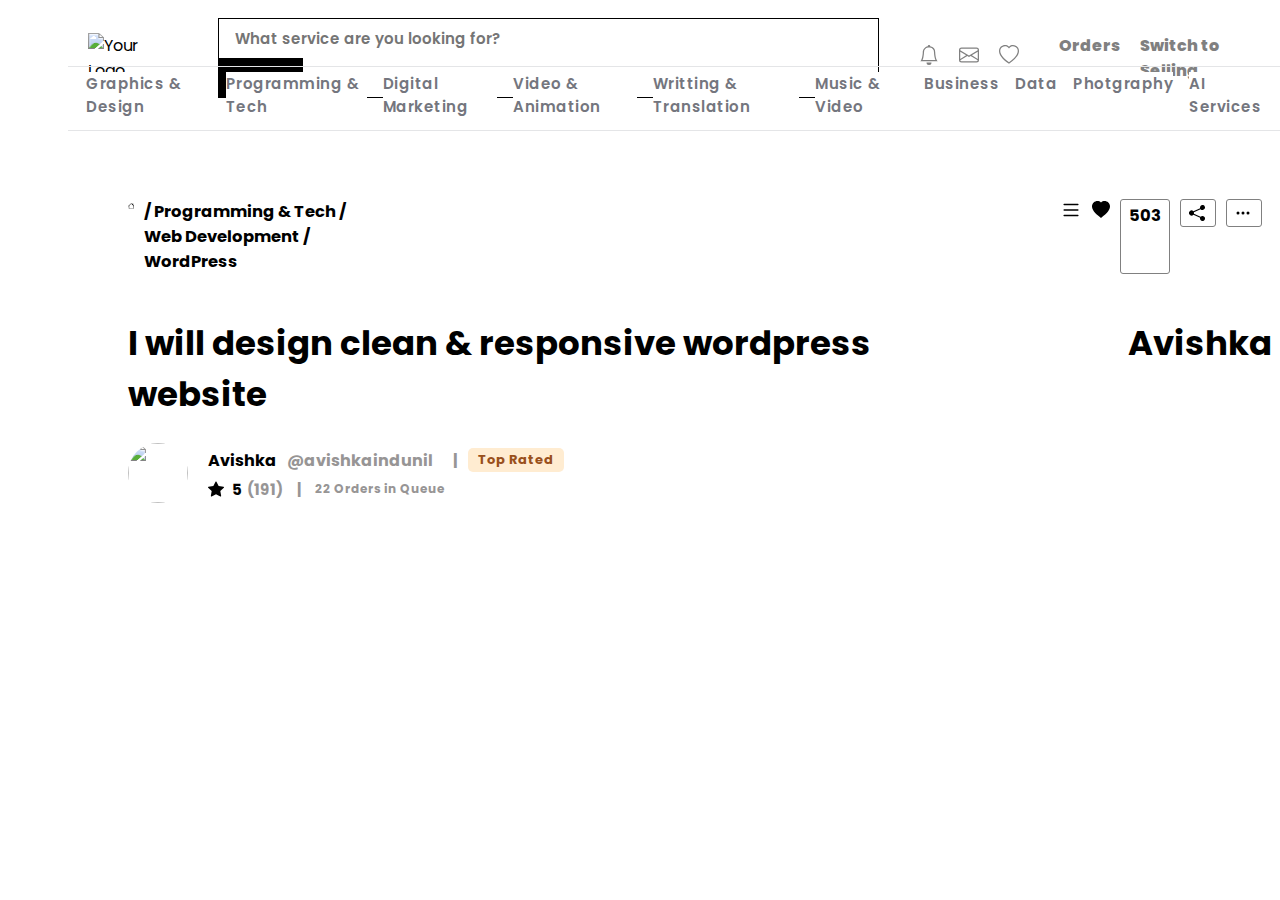
==== gigDashboard.html @ dd85d250 "Add gigDashboard files" ====
<!DOCTYPE html>
<html lang="en">
<head>
    <meta charset="UTF-8">
    <meta name="viewport" content="width=device-width, initial-scale=1.0">
    <link rel="stylesheet" href="gigDashboard.css">
    <link rel="preconnect" href="https://fonts.googleapis.com">
    <link rel="preconnect" href="https://fonts.gstatic.com">
    <link href="https://fonts.googleapis.com/css2?family=Poppins:wght@200&display=swap" rel="stylesheet">
    <title>SkillSparQ</title>
</head>
<body>
    <header>
        <nav>
            <div class="logo">
                <img class="main-logo" src="Assets/images (2).png" alt="Your Logo">
            </div>
            <div class="search">
                <input class="search-input" type="text" placeholder="What service are you looking for?">
                <button class="search-btn">Search</button>
            </div>
            <ul class="menu">
                <li class="dropdown">
                    <a class="dropdown-icon" href="#">
                        <svg class="dropdown-svg" xmlns="http://www.w3.org/2000/svg" width="20" height="20" fill="currentColor" class="bi bi-bell" viewBox="0 0 16 16">
                            <path d="M8 16a2 2 0 0 0 2-2H6a2 2 0 0 0 2 2zM8 1.918l-.797.161A4.002 4.002 0 0 0 4 6c0 .628-.134 2.197-.459 3.742-.160.767-.376 1.566-.663 2.258h10.244c-.287-.692-.502-1.49-.663-2.258C12.134 8.197 12 6.628 12 6a4.002 4.002 0 0 0-3.203-3.92L8 1.917zM14.22 12c.223.447.481.801.78 1H1c.299-.199.557-.553.78-1C2.68 10.2 3 6.88 3 6c0-2.42 1.72-4.44 4.005-4.901a1 1 0 1 1 1.99 0A5.002 5.002 0 0 1 13 6c0 .88.32 4.2 1.22 6z"/>
                        </svg>
                    </a>
                    <div class="dropdown-content">
                        <a class="menu-dropdown" href="#">Notifications</a>
                    </div>
                </li>

                <li class="dropdown">
                    <a class="dropdown-icon" href="#">
                        <svg xmlns="http://www.w3.org/2000/svg" width="20" height="20" fill="currentColor" class="bi bi-envelope" viewBox="0 0 16 16">
                            <path d="M0 4a2 2 0 0 1 2-2h12a2 2 0 0 1 2 2v8a2 2 0 0 1-2 2H2a2 2 0 0 1-2-2V4Zm2-1a1 1 0 0 0-1 1v.217l7 4.2 7-4.2V4a1 1 0 0 0-1-1H2Zm13 2.383-4.708 2.825L15 11.105V5.383Zm-.034 6.876-5.64-3.471L8 9.583l-1.326-.795-5.64 3.47A1 1 0 0 0 2 13h12a1 1 0 0 0 .966-.741ZM1 11.105l4.708-2.897L1 5.383v5.722Z"/>
                        </svg>
                    </a>
                    <div class="dropdown-content">
                        <a class="menu-dropdown" href="#">Messages</a>
                    </div>
                </li>

                <li class="dropdown">
                    <a class="dropdown-icon" href="#">
                        <svg xmlns="http://www.w3.org/2000/svg" width="20" height="20" fill="currentColor" class="bi bi-heart" viewBox="0 0 16 16">
                            <path d="m8 2.748-.717-.737C5.6.281 2.514.878 1.4 3.053c-.523 1.023-.641 2.5.314 4.385.920 1.815 2.834 3.989 6.286 6.357 3.452-2.368 5.365-4.542 6.286-6.357.955-1.886.838-3.362.314-4.385C13.486.878 10.4.28 8.717 2.01L8 2.748zM8 15C-7.333 4.868 3.279-3.04 7.824 1.143c.060.055.119.112.176.171a3.12 3.12 0 0 1 .176-.17C12.72-3.042 23.333 4.867 8 15z"/>
                        </svg>
                    </a>
                    <div class="dropdown-content">
                        <a class="menu-dropdown" href="#">Lists</a>
                    </div>
                </li>
            </ul>
            <ul class="menu-two">
                <li><a href="#">Orders</a></li>
                <li><a href="#">Switch to Selling</a></li>
            </ul>
        </nav>
    </header>
    <div class="menu-second">
        <ul>
            <li><a href="#">Graphics & Design</a></li>
            <li><a href="#">Programming & Tech</a></li>
            <li><a href="#">Digital Marketing</a></li>
            <li><a href="#">Video & Animation</a></li>
            <li><a href="#">Writting & Translation</a></li>
            <li><a href="#">Music & Video</a></li>
            <li><a href="#">Business</a></li>
            <li><a href="#">Data</a></li>
            <li><a href="#">Photgraphy</a></li>
            <li><a href="#">AI Services</a></li>
        </ul>
    </div>
    <section class="section-one">
        <div class="section-one-left">
            <svg xmlns="http://www.w3.org/2000/svg" width="14" height="14" fill="currentColor" class="bi bi-house" viewBox="0 0 16 16">
                <path d="M8.707 1.5a1 1 0 0 0-1.414 0L.646 8.146a.5.5 0 0 0 .708.708L2 8.207V13.5A1.5 1.5 0 0 0 3.5 15h9a1.5 1.5 0 0 0 1.5-1.5V8.207l.646.647a.5.5 0 0 0 .708-.708L13 5.793V2.5a.5.5 0 0 0-.5-.5h-1a.5.5 0 0 0-.5.5v1.293L8.707 1.5ZM13 7.207V13.5a.5.5 0 0 1-.5.5h-9a.5.5 0 0 1-.5-.5V7.207l5-5 5 5Z"/>
              </svg>
              <h1 class="section-one-left-h1">/ Programming & Tech / Web Development / WordPress</h1>
        </div>
        <div class="section-one-right">
            <svg xmlns="http://www.w3.org/2000/svg" width="22" height="22" fill="currentColor" class="bi bi-list" viewBox="0 0 16 16">
                <path fill-rule="evenodd" d="M2.5 12a.5.5 0 0 1 .5-.5h10a.5.5 0 0 1 0 1H3a.5.5 0 0 1-.5-.5zm0-4a.5.5 0 0 1 .5-.5h10a.5.5 0 0 1 0 1H3a.5.5 0 0 1-.5-.5zm0-4a.5.5 0 0 1 .5-.5h10a.5.5 0 0 1 0 1H3a.5.5 0 0 1-.5-.5z"/>
              </svg>
            <svg class="heart" xmlns="http://www.w3.org/2000/svg" width="18" height="18" fill="currentColor" class="bi bi-heart-fill" viewBox="0 0 16 16">
                <path fill-rule="evenodd" d="M8 1.314C12.438-3.248 23.534 4.735 8 15-7.534 4.736 3.562-3.248 8 1.314z"/>
              </svg>
            <h1>503</h1>
            <svg class="share" xmlns="http://www.w3.org/2000/svg" width="16" height="16" fill="currentColor" class="bi bi-share-fill" viewBox="0 0 16 16">
                <path d="M11 2.5a2.5 2.5 0 1 1 .603 1.628l-6.718 3.12a2.499 2.499 0 0 1 0 1.504l6.718 3.12a2.5 2.5 0 1 1-.488.876l-6.718-3.12a2.5 2.5 0 1 1 0-3.256l6.718-3.12A2.5 2.5 0 0 1 11 2.5z"/>
              </svg>
              <svg class="three-dots" xmlns="http://www.w3.org/2000/svg" width="16" height="16" fill="currentColor" class="bi bi-three-dots" viewBox="0 0 16 16">
                <path d="M3 9.5a1.5 1.5 0 1 1 0-3 1.5 1.5 0 0 1 0 3zm5 0a1.5 1.5 0 1 1 0-3 1.5 1.5 0 0 1 0 3zm5 0a1.5 1.5 0 1 1 0-3 1.5 1.5 0 0 1 0 3z"/>
              </svg>
        </div>
    </section>

    <section class="section-two">
        <div class="section-two-left">
            <h1>I will design clean & responsive wordpress website</h1>
            <div class="section-two-left-one">
                <div class="section-two-left-left">
                    <img src="Assets/proflle_icon.webp">
                </div>
                <div class="section-two-left-right">
                    <div class="section-two-left-right-one">
                        <h2 class="section-two-left-right-h-one">Avishka</h2>
                        <h2 class="section-two-left-right-h-two">@avishkaindunil</h2>
                        <h2 class="section-two-left-right-h-three"> | </h2>
                        <div class="section-two-left-right-color">
                            <h2 class="section-two-left-right-h-four">Top Rated</h2>
                        </div>
                    </div>
                    
                    <div class="section-two-left-right-two">
                        <div class="section-two-left-right-two-one">
                             <svg xmlns="http://www.w3.org/2000/svg" width="16" height="16" fill="currentColor" class="bi bi-star-fill" viewBox="0 0 16 16">
                                 <path d="M3.612 15.443c-.386.198-.824-.149-.746-.592l.83-4.73L.173 6.765c-.329-.314-.158-.888.283-.95l4.898-.696L7.538.792c.197-.39.73-.39.927 0l2.184 4.327 4.898.696c.441.062.612.636.282.95l-3.522 3.356.83 4.73c.078.443-.36.79-.746.592L8 13.187l-4.389 2.256z"/>
                            </svg>
                        </div>
                        <div class="section-two-left-right-two-two">
                            <h2>5</h2>
                            <h2 class="section-two-left-right-two-two-h-one">(191)</h2>
                            <h2 class="section-two-left-right-two-two-h-two"> | </h2>
                            <h2 class="section-two-left-right-two-two-h-three">22 Orders in Queue  </h2>
                        </div>
                    </div>
                </div>
            </div>
        </div>
        <div class="section-two-right">
            <h1>Avishka</h1>
        </div>
    </section>
    
</body>
</html>
---- gigDashboard.css ----
*{
    font-family: 'Poppins', sans-serif;
}

header {
    background-color: #ffffff;
}

nav {
    display: flex;
    align-items: center;
    max-width: 1300px;
    margin-left: 60px;
    padding: 10px 20px;
}

.main-logo {
    width: 100px;
}

.menu, .menu-two {
    margin-left: 0;
    list-style: none;
    display: flex;
    gap: 20px;
    margin: 0;
}

.menu li, .menu-two li {
    position: relative;
}

.dropdown-icon {
    color: gray;
    text-decoration: none;
}

.menu-two a {
    font-weight: 800;
    color: gray;
    text-decoration: none;
}

.menu-dropdown {
    font-weight: 500px;
    color: rgb(255, 255, 255);
    text-decoration: none;
}

.dropdown-content {
    font-weight: 400;
    font-size: 15px;
    border-radius: 4px;
    display: none;
    position: absolute;
    background-color: #524e4e;
    top: 40px;
    margin-left: -10px;
    padding: 10px;
}

.dropdown:hover .dropdown-content {
    display: block;
}

.search {
    display: block;
    margin-left: 50px;
    border: 1.5px solid black;
}


.search-input {
    font-family: poppins;
    font-weight: 600;
    border: 1px solid black;
    padding-left: 20px;
    padding: 8px 16px;
    padding-right: 350px;
    font-size: 15px;
    border: none;
}

.search button {
    font-family: poppins;
    font-size: 15px;
    background-color: #000000;
    color: #fff;
    border: none;
    padding: 8px 16px;
    cursor: pointer;
}

.menu-second{
    margin-left: 60px;
}
.menu-second ul{
    display: flex;
    position: absolute;
    border-top: 1px solid #e4e5e7;
    border-bottom: 1px solid #e4e5e7;
    padding-top: 5px;
    padding-left: 10px;
    padding-right: 10px;
    top: 50px;
}

.menu-second ul li{
    display: inline-block;
    margin: 0px 8px;
    list-style: none;
    font-size: 15px;
    font-weight: 600;
    font-family: poppins;
}

.menu-second ul li a{
    background: #fff;
    padding-bottom: 12px;
    letter-spacing: 0.5px;
    display: block;
    color: #74767e;
    text-decoration: none;
}

.menu-second a:hover {
    border-bottom: 1px solid #1dbf73;
    border-bottom-width: 4px;
    width: fit-content;
    padding-bottom: 8px;
    transition: all ease 0.3s;
}

.section-one {
    margin-top: 70px;
    margin-left: 110px;
    padding: 10px;
    display: flex;
    flex-direction: row; 
    gap: 700px;
}

.section-one-left {
    font-size: 8.2px;
    font-weight: 400px;
    display: flex;
    flex-direction: row;
}

.section-one svg{
    margin-top: 11px;
    padding-right: 10px;
}

.section-one-right {
    font-size: 8.2px;
    font-weight: 400px;
    display: flex;
    flex-direction: row;
}

.heart{
    padding-top: 2px;
}

.section-one-right h1{
    padding-top: 3px;
    padding-left: 8px;
    padding-right: 8px;
    padding-bottom: 5px;
    border: 1px solid gray;
    border-radius: 3px;
}

.share{
    margin-left: 10px;
    padding-top: 5px;
    padding-left: 8px;
    padding-right: 8px;
    padding-bottom: 5px;
    border: 1px solid gray;
    border-radius: 3px;
}

.three-dots{
    margin-left: 10px;
    padding-top: 5px;
    padding-left: 8px;
    padding-right: 8px;
    padding-bottom: 5px;
    border: 1px solid gray;
    border-radius: 3px;   
}

.section-two {
    margin-left: 120px;
    display: flex;
    flex-direction: row; 
    gap: 250px;
}

.section-two-left{
    font-size: 17px;
}

.section-two-left-one{
    display: flex;
    flex-direction: row;
}

.section-two-right{
    font-size: 17px;
}

.section-two-left img{
    width: 60px;
    height: 60px;
    border-radius: 50%;
}

/* .section-two-left-right {
    display: flex;
    flex-direction: row;
} */

.section-two-left-right{
    margin-top: -8px;
}

.section-two-left-right-one {
    display: flex;
    flex-direction: row;
}
.section-two-left-right-h-one{
    font-size: 16px;
    margin-left: 20px;
}

.section-two-left-right-h-two{
    font-size: 16px;
    margin-left: 20px;
    margin-left: 10px;
    color: rgb(151, 149, 149);
}

.section-two-left-right-h-three{
    font-size: 16px;
    margin-left: 20px;
    color: rgb(151, 149, 149);
}

.section-two-left-right-h-four{
    margin-top: 13px;
    font-size: 13px;
    margin-left: 10px;
    padding-left: 10px;
    padding-right: 10px;
    padding-top: 2px;
    padding-bottom: 2px;
    border-radius: 5px;
    color: #99501b;
    background-color: #ffecd1;
}

.section-two-left-right-two{
    display: flex;
    margin-top: -5px;
}

.section-two-left-right-two-one, 
.section-two-left-right-two-two {
    display: flex;
    margin-left: 8px;
}

.section-two-left-right-two-one{
    margin-left: 20px;
}
.section-two-left-right-two-two{
    margin-top: -15px;
    font-size: 10px;
    gap: 8px;
}

.section-two-left-right-two-two-h-one{
    color: rgb(151, 149, 149);
    margin-left: -3px;
}

.section-two-left-right-two-two-h-two{
    margin-left: 5px;
    color: rgb(151, 149, 149);
}

.section-two-left-right-two-two-h-three{
    margin-left: 5px;
    margin-top: 14px;
    font-size: 12px;
    color: rgb(151, 149, 149);
}
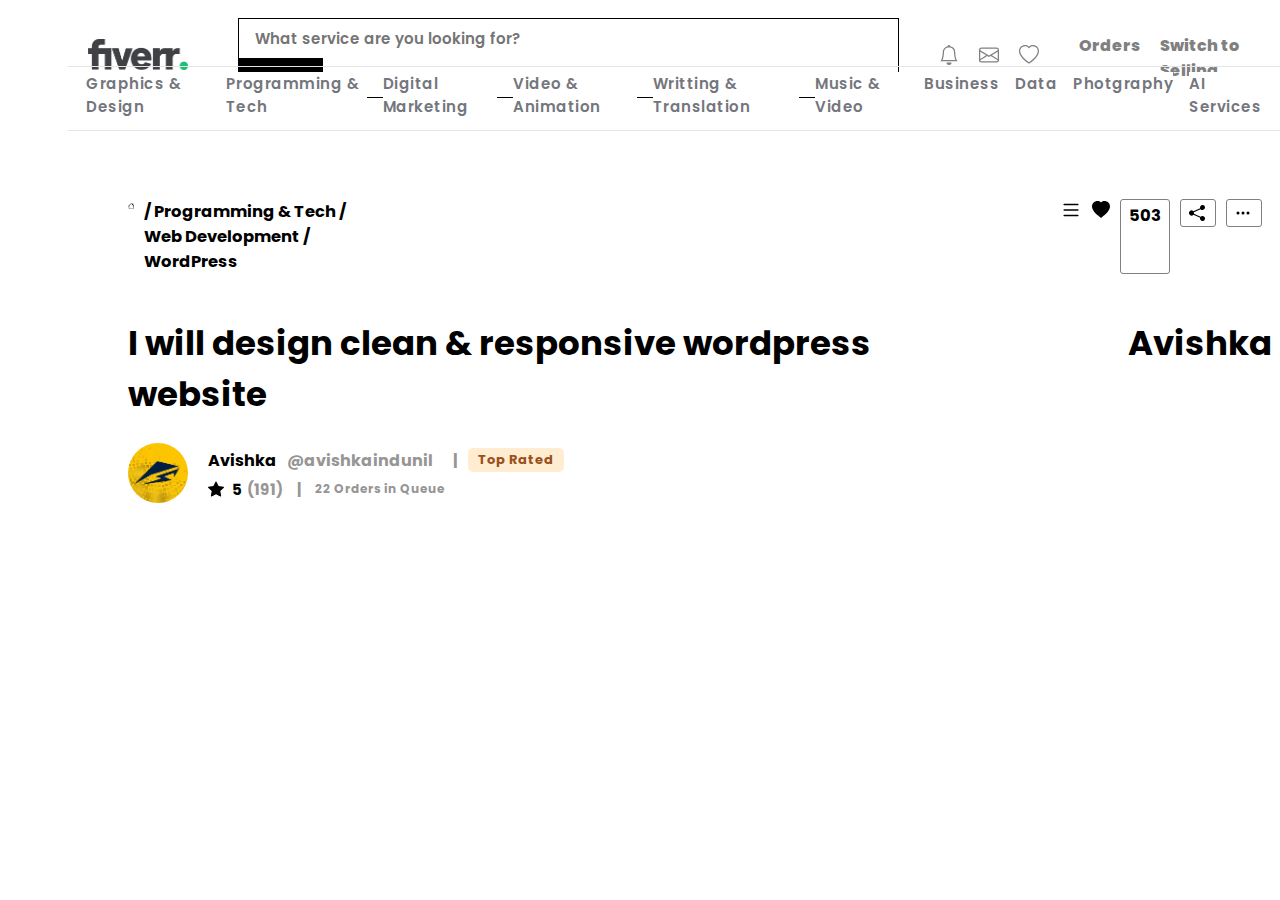
==== commit 5057463b: "Update gigDashboard.html" ====
--- a/gigDashboard.html
+++ b/gigDashboard.html
@@ -7,7 +7,7 @@
     <link rel="preconnect" href="https://fonts.googleapis.com">
     <link rel="preconnect" href="https://fonts.gstatic.com">
     <link href="https://fonts.googleapis.com/css2?family=Poppins:wght@200&display=swap" rel="stylesheet">
-    <title>SkillSparQ</title>
+    <title>SkillSparQ Gig Dashboard</title>
 </head>
 <body>
     <header>
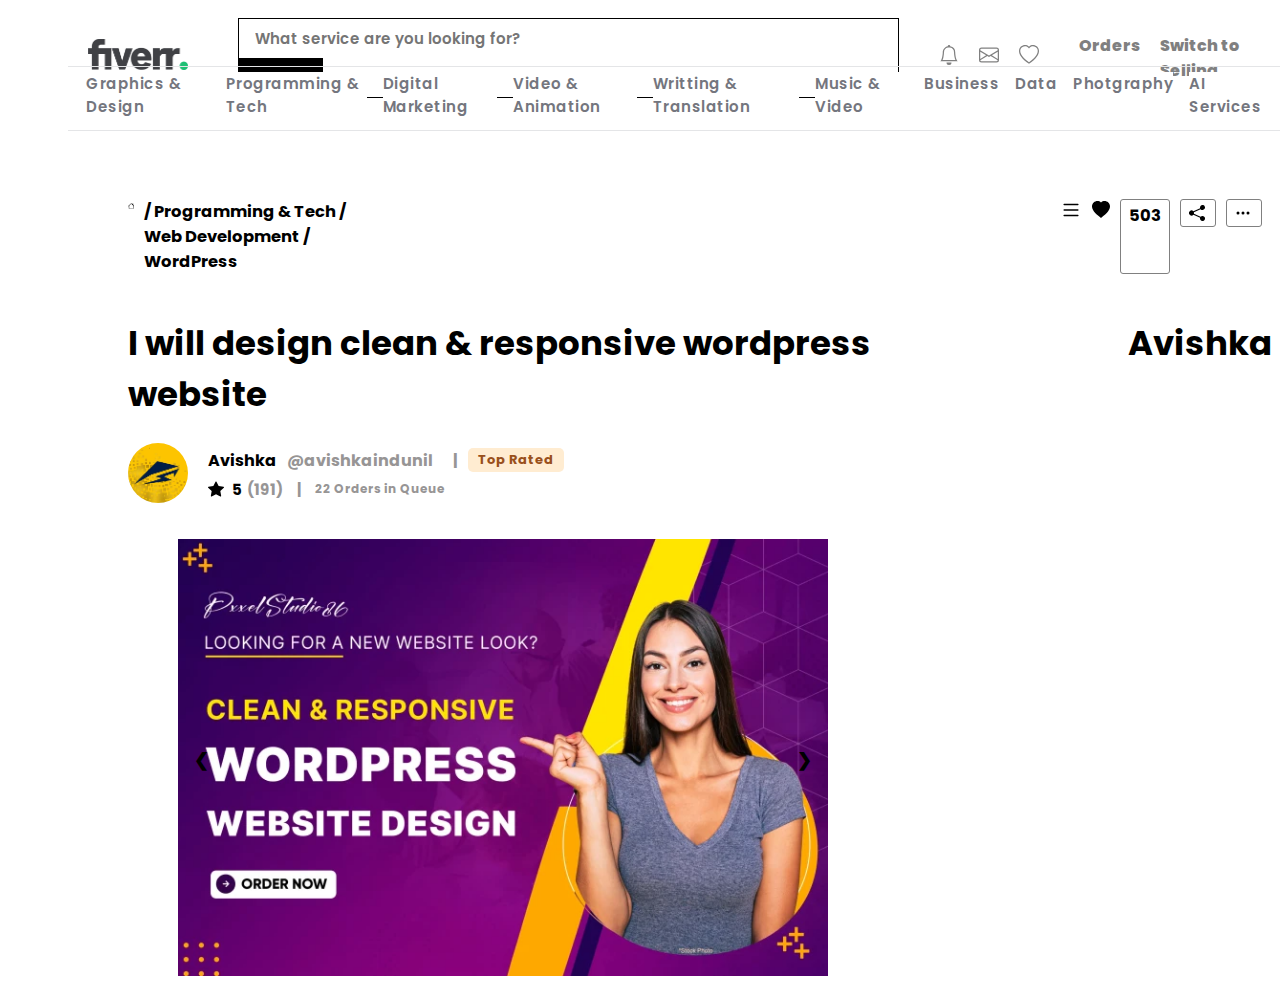
==== commit 9b5f73d7: "Add home page and link gigDashboard page to Explore" ====
--- a/gigDashboard.html
+++ b/gigDashboard.html
@@ -1,139 +1,166 @@
-<!DOCTYPE html>
-<html lang="en">
-<head>
-    <meta charset="UTF-8">
-    <meta name="viewport" content="width=device-width, initial-scale=1.0">
-    <link rel="stylesheet" href="gigDashboard.css">
-    <link rel="preconnect" href="https://fonts.googleapis.com">
-    <link rel="preconnect" href="https://fonts.gstatic.com">
-    <link href="https://fonts.googleapis.com/css2?family=Poppins:wght@200&display=swap" rel="stylesheet">
-    <title>SkillSparQ Gig Dashboard</title>
-</head>
-<body>
-    <header>
-        <nav>
-            <div class="logo">
-                <img class="main-logo" src="Assets/images (2).png" alt="Your Logo">
-            </div>
-            <div class="search">
-                <input class="search-input" type="text" placeholder="What service are you looking for?">
-                <button class="search-btn">Search</button>
-            </div>
-            <ul class="menu">
-                <li class="dropdown">
-                    <a class="dropdown-icon" href="#">
-                        <svg class="dropdown-svg" xmlns="http://www.w3.org/2000/svg" width="20" height="20" fill="currentColor" class="bi bi-bell" viewBox="0 0 16 16">
-                            <path d="M8 16a2 2 0 0 0 2-2H6a2 2 0 0 0 2 2zM8 1.918l-.797.161A4.002 4.002 0 0 0 4 6c0 .628-.134 2.197-.459 3.742-.160.767-.376 1.566-.663 2.258h10.244c-.287-.692-.502-1.49-.663-2.258C12.134 8.197 12 6.628 12 6a4.002 4.002 0 0 0-3.203-3.92L8 1.917zM14.22 12c.223.447.481.801.78 1H1c.299-.199.557-.553.78-1C2.68 10.2 3 6.88 3 6c0-2.42 1.72-4.44 4.005-4.901a1 1 0 1 1 1.99 0A5.002 5.002 0 0 1 13 6c0 .88.32 4.2 1.22 6z"/>
-                        </svg>
-                    </a>
-                    <div class="dropdown-content">
-                        <a class="menu-dropdown" href="#">Notifications</a>
-                    </div>
-                </li>
-
-                <li class="dropdown">
-                    <a class="dropdown-icon" href="#">
-                        <svg xmlns="http://www.w3.org/2000/svg" width="20" height="20" fill="currentColor" class="bi bi-envelope" viewBox="0 0 16 16">
-                            <path d="M0 4a2 2 0 0 1 2-2h12a2 2 0 0 1 2 2v8a2 2 0 0 1-2 2H2a2 2 0 0 1-2-2V4Zm2-1a1 1 0 0 0-1 1v.217l7 4.2 7-4.2V4a1 1 0 0 0-1-1H2Zm13 2.383-4.708 2.825L15 11.105V5.383Zm-.034 6.876-5.64-3.471L8 9.583l-1.326-.795-5.64 3.47A1 1 0 0 0 2 13h12a1 1 0 0 0 .966-.741ZM1 11.105l4.708-2.897L1 5.383v5.722Z"/>
-                        </svg>
-                    </a>
-                    <div class="dropdown-content">
-                        <a class="menu-dropdown" href="#">Messages</a>
-                    </div>
-                </li>
-
-                <li class="dropdown">
-                    <a class="dropdown-icon" href="#">
-                        <svg xmlns="http://www.w3.org/2000/svg" width="20" height="20" fill="currentColor" class="bi bi-heart" viewBox="0 0 16 16">
-                            <path d="m8 2.748-.717-.737C5.6.281 2.514.878 1.4 3.053c-.523 1.023-.641 2.5.314 4.385.920 1.815 2.834 3.989 6.286 6.357 3.452-2.368 5.365-4.542 6.286-6.357.955-1.886.838-3.362.314-4.385C13.486.878 10.4.28 8.717 2.01L8 2.748zM8 15C-7.333 4.868 3.279-3.04 7.824 1.143c.060.055.119.112.176.171a3.12 3.12 0 0 1 .176-.17C12.72-3.042 23.333 4.867 8 15z"/>
-                        </svg>
-                    </a>
-                    <div class="dropdown-content">
-                        <a class="menu-dropdown" href="#">Lists</a>
-                    </div>
-                </li>
-            </ul>
-            <ul class="menu-two">
-                <li><a href="#">Orders</a></li>
-                <li><a href="#">Switch to Selling</a></li>
-            </ul>
-        </nav>
-    </header>
-    <div class="menu-second">
-        <ul>
-            <li><a href="#">Graphics & Design</a></li>
-            <li><a href="#">Programming & Tech</a></li>
-            <li><a href="#">Digital Marketing</a></li>
-            <li><a href="#">Video & Animation</a></li>
-            <li><a href="#">Writting & Translation</a></li>
-            <li><a href="#">Music & Video</a></li>
-            <li><a href="#">Business</a></li>
-            <li><a href="#">Data</a></li>
-            <li><a href="#">Photgraphy</a></li>
-            <li><a href="#">AI Services</a></li>
-        </ul>
-    </div>
-    <section class="section-one">
-        <div class="section-one-left">
-            <svg xmlns="http://www.w3.org/2000/svg" width="14" height="14" fill="currentColor" class="bi bi-house" viewBox="0 0 16 16">
-                <path d="M8.707 1.5a1 1 0 0 0-1.414 0L.646 8.146a.5.5 0 0 0 .708.708L2 8.207V13.5A1.5 1.5 0 0 0 3.5 15h9a1.5 1.5 0 0 0 1.5-1.5V8.207l.646.647a.5.5 0 0 0 .708-.708L13 5.793V2.5a.5.5 0 0 0-.5-.5h-1a.5.5 0 0 0-.5.5v1.293L8.707 1.5ZM13 7.207V13.5a.5.5 0 0 1-.5.5h-9a.5.5 0 0 1-.5-.5V7.207l5-5 5 5Z"/>
-              </svg>
-              <h1 class="section-one-left-h1">/ Programming & Tech / Web Development / WordPress</h1>
-        </div>
-        <div class="section-one-right">
-            <svg xmlns="http://www.w3.org/2000/svg" width="22" height="22" fill="currentColor" class="bi bi-list" viewBox="0 0 16 16">
-                <path fill-rule="evenodd" d="M2.5 12a.5.5 0 0 1 .5-.5h10a.5.5 0 0 1 0 1H3a.5.5 0 0 1-.5-.5zm0-4a.5.5 0 0 1 .5-.5h10a.5.5 0 0 1 0 1H3a.5.5 0 0 1-.5-.5zm0-4a.5.5 0 0 1 .5-.5h10a.5.5 0 0 1 0 1H3a.5.5 0 0 1-.5-.5z"/>
-              </svg>
-            <svg class="heart" xmlns="http://www.w3.org/2000/svg" width="18" height="18" fill="currentColor" class="bi bi-heart-fill" viewBox="0 0 16 16">
-                <path fill-rule="evenodd" d="M8 1.314C12.438-3.248 23.534 4.735 8 15-7.534 4.736 3.562-3.248 8 1.314z"/>
-              </svg>
-            <h1>503</h1>
-            <svg class="share" xmlns="http://www.w3.org/2000/svg" width="16" height="16" fill="currentColor" class="bi bi-share-fill" viewBox="0 0 16 16">
-                <path d="M11 2.5a2.5 2.5 0 1 1 .603 1.628l-6.718 3.12a2.499 2.499 0 0 1 0 1.504l6.718 3.12a2.5 2.5 0 1 1-.488.876l-6.718-3.12a2.5 2.5 0 1 1 0-3.256l6.718-3.12A2.5 2.5 0 0 1 11 2.5z"/>
-              </svg>
-              <svg class="three-dots" xmlns="http://www.w3.org/2000/svg" width="16" height="16" fill="currentColor" class="bi bi-three-dots" viewBox="0 0 16 16">
-                <path d="M3 9.5a1.5 1.5 0 1 1 0-3 1.5 1.5 0 0 1 0 3zm5 0a1.5 1.5 0 1 1 0-3 1.5 1.5 0 0 1 0 3zm5 0a1.5 1.5 0 1 1 0-3 1.5 1.5 0 0 1 0 3z"/>
-              </svg>
-        </div>
-    </section>
-
-    <section class="section-two">
-        <div class="section-two-left">
-            <h1>I will design clean & responsive wordpress website</h1>
-            <div class="section-two-left-one">
-                <div class="section-two-left-left">
-                    <img src="Assets/proflle_icon.webp">
-                </div>
-                <div class="section-two-left-right">
-                    <div class="section-two-left-right-one">
-                        <h2 class="section-two-left-right-h-one">Avishka</h2>
-                        <h2 class="section-two-left-right-h-two">@avishkaindunil</h2>
-                        <h2 class="section-two-left-right-h-three"> | </h2>
-                        <div class="section-two-left-right-color">
-                            <h2 class="section-two-left-right-h-four">Top Rated</h2>
-                        </div>
-                    </div>
-                    
-                    <div class="section-two-left-right-two">
-                        <div class="section-two-left-right-two-one">
-                             <svg xmlns="http://www.w3.org/2000/svg" width="16" height="16" fill="currentColor" class="bi bi-star-fill" viewBox="0 0 16 16">
-                                 <path d="M3.612 15.443c-.386.198-.824-.149-.746-.592l.83-4.73L.173 6.765c-.329-.314-.158-.888.283-.95l4.898-.696L7.538.792c.197-.39.73-.39.927 0l2.184 4.327 4.898.696c.441.062.612.636.282.95l-3.522 3.356.83 4.73c.078.443-.36.79-.746.592L8 13.187l-4.389 2.256z"/>
-                            </svg>
-                        </div>
-                        <div class="section-two-left-right-two-two">
-                            <h2>5</h2>
-                            <h2 class="section-two-left-right-two-two-h-one">(191)</h2>
-                            <h2 class="section-two-left-right-two-two-h-two"> | </h2>
-                            <h2 class="section-two-left-right-two-two-h-three">22 Orders in Queue  </h2>
-                        </div>
-                    </div>
-                </div>
-            </div>
-        </div>
-        <div class="section-two-right">
-            <h1>Avishka</h1>
-        </div>
-    </section>
-    
-</body>
-</html>
+<!DOCTYPE html>
+<html lang="en">
+<head>
+    <meta charset="UTF-8">
+    <meta name="viewport" content="width=device-width, initial-scale=1.0">
+    <link rel="stylesheet" href="gigDashboard.css">
+    <script src="gigDashboard.js"></script>
+    <link rel="preconnect" href="https://fonts.googleapis.com">
+    <link rel="preconnect" href="https://fonts.gstatic.com">
+    <link href="https://fonts.googleapis.com/css2?family=Poppins:wght@200&display=swap" rel="stylesheet">
+    <title>SkillSparQ</title>
+</head>
+<body>
+    <header>
+        <nav>
+            <div class="logo">
+                <img class="main-logo" src="Assets/images (2).png" alt="Your Logo">
+            </div>
+            <div class="search">
+                <input class="search-input" type="text" placeholder="What service are you looking for?">
+                <button class="search-btn">Search</button>
+            </div>
+            <ul class="menu">
+                <li class="dropdown">
+                    <a class="dropdown-icon" href="#">
+                        <svg class="dropdown-svg" xmlns="http://www.w3.org/2000/svg" width="20" height="20" fill="currentColor" class="bi bi-bell" viewBox="0 0 16 16">
+                            <path d="M8 16a2 2 0 0 0 2-2H6a2 2 0 0 0 2 2zM8 1.918l-.797.161A4.002 4.002 0 0 0 4 6c0 .628-.134 2.197-.459 3.742-.160.767-.376 1.566-.663 2.258h10.244c-.287-.692-.502-1.49-.663-2.258C12.134 8.197 12 6.628 12 6a4.002 4.002 0 0 0-3.203-3.92L8 1.917zM14.22 12c.223.447.481.801.78 1H1c.299-.199.557-.553.78-1C2.68 10.2 3 6.88 3 6c0-2.42 1.72-4.44 4.005-4.901a1 1 0 1 1 1.99 0A5.002 5.002 0 0 1 13 6c0 .88.32 4.2 1.22 6z"/>
+                        </svg>
+                    </a>
+                    <div class="dropdown-content">
+                        <a class="menu-dropdown" href="#">Notifications</a>
+                    </div>
+                </li>
+
+                <li class="dropdown">
+                    <a class="dropdown-icon" href="#">
+                        <svg xmlns="http://www.w3.org/2000/svg" width="20" height="20" fill="currentColor" class="bi bi-envelope" viewBox="0 0 16 16">
+                            <path d="M0 4a2 2 0 0 1 2-2h12a2 2 0 0 1 2 2v8a2 2 0 0 1-2 2H2a2 2 0 0 1-2-2V4Zm2-1a1 1 0 0 0-1 1v.217l7 4.2 7-4.2V4a1 1 0 0 0-1-1H2Zm13 2.383-4.708 2.825L15 11.105V5.383Zm-.034 6.876-5.64-3.471L8 9.583l-1.326-.795-5.64 3.47A1 1 0 0 0 2 13h12a1 1 0 0 0 .966-.741ZM1 11.105l4.708-2.897L1 5.383v5.722Z"/>
+                        </svg>
+                    </a>
+                    <div class="dropdown-content">
+                        <a class="menu-dropdown" href="#">Messages</a>
+                    </div>
+                </li>
+
+                <li class="dropdown">
+                    <a class="dropdown-icon" href="#">
+                        <svg xmlns="http://www.w3.org/2000/svg" width="20" height="20" fill="currentColor" class="bi bi-heart" viewBox="0 0 16 16">
+                            <path d="m8 2.748-.717-.737C5.6.281 2.514.878 1.4 3.053c-.523 1.023-.641 2.5.314 4.385.920 1.815 2.834 3.989 6.286 6.357 3.452-2.368 5.365-4.542 6.286-6.357.955-1.886.838-3.362.314-4.385C13.486.878 10.4.28 8.717 2.01L8 2.748zM8 15C-7.333 4.868 3.279-3.04 7.824 1.143c.060.055.119.112.176.171a3.12 3.12 0 0 1 .176-.17C12.72-3.042 23.333 4.867 8 15z"/>
+                        </svg>
+                    </a>
+                    <div class="dropdown-content">
+                        <a class="menu-dropdown" href="#">Lists</a>
+                    </div>
+                </li>
+            </ul>
+            <ul class="menu-two">
+                <li><a href="#">Orders</a></li>
+                <li><a href="#">Switch to Selling</a></li>
+            </ul>
+        </nav>
+    </header>
+    <div class="menu-second">
+        <ul>
+            <li><a href="#">Graphics & Design</a></li>
+            <li><a href="#">Programming & Tech</a></li>
+            <li><a href="#">Digital Marketing</a></li>
+            <li><a href="#">Video & Animation</a></li>
+            <li><a href="#">Writting & Translation</a></li>
+            <li><a href="#">Music & Video</a></li>
+            <li><a href="#">Business</a></li>
+            <li><a href="#">Data</a></li>
+            <li><a href="#">Photgraphy</a></li>
+            <li><a href="#">AI Services</a></li>
+        </ul>
+    </div>
+    <section class="section-one">
+        <div class="section-one-left">
+            <svg xmlns="http://www.w3.org/2000/svg" width="14" height="14" fill="currentColor" class="bi bi-house" viewBox="0 0 16 16">
+                <path d="M8.707 1.5a1 1 0 0 0-1.414 0L.646 8.146a.5.5 0 0 0 .708.708L2 8.207V13.5A1.5 1.5 0 0 0 3.5 15h9a1.5 1.5 0 0 0 1.5-1.5V8.207l.646.647a.5.5 0 0 0 .708-.708L13 5.793V2.5a.5.5 0 0 0-.5-.5h-1a.5.5 0 0 0-.5.5v1.293L8.707 1.5ZM13 7.207V13.5a.5.5 0 0 1-.5.5h-9a.5.5 0 0 1-.5-.5V7.207l5-5 5 5Z"/>
+              </svg>
+              <h1 class="section-one-left-h1">/ Programming & Tech / Web Development / WordPress</h1>
+        </div>
+        <div class="section-one-right">
+            <svg xmlns="http://www.w3.org/2000/svg" width="22" height="22" fill="currentColor" class="bi bi-list" viewBox="0 0 16 16">
+                <path fill-rule="evenodd" d="M2.5 12a.5.5 0 0 1 .5-.5h10a.5.5 0 0 1 0 1H3a.5.5 0 0 1-.5-.5zm0-4a.5.5 0 0 1 .5-.5h10a.5.5 0 0 1 0 1H3a.5.5 0 0 1-.5-.5zm0-4a.5.5 0 0 1 .5-.5h10a.5.5 0 0 1 0 1H3a.5.5 0 0 1-.5-.5z"/>
+              </svg>
+            <svg class="heart" xmlns="http://www.w3.org/2000/svg" width="18" height="18" fill="currentColor" class="bi bi-heart-fill" viewBox="0 0 16 16">
+                <path fill-rule="evenodd" d="M8 1.314C12.438-3.248 23.534 4.735 8 15-7.534 4.736 3.562-3.248 8 1.314z"/>
+              </svg>
+            <h1>503</h1>
+            <svg class="share" xmlns="http://www.w3.org/2000/svg" width="16" height="16" fill="currentColor" class="bi bi-share-fill" viewBox="0 0 16 16">
+                <path d="M11 2.5a2.5 2.5 0 1 1 .603 1.628l-6.718 3.12a2.499 2.499 0 0 1 0 1.504l6.718 3.12a2.5 2.5 0 1 1-.488.876l-6.718-3.12a2.5 2.5 0 1 1 0-3.256l6.718-3.12A2.5 2.5 0 0 1 11 2.5z"/>
+              </svg>
+              <svg class="three-dots" xmlns="http://www.w3.org/2000/svg" width="16" height="16" fill="currentColor" class="bi bi-three-dots" viewBox="0 0 16 16">
+                <path d="M3 9.5a1.5 1.5 0 1 1 0-3 1.5 1.5 0 0 1 0 3zm5 0a1.5 1.5 0 1 1 0-3 1.5 1.5 0 0 1 0 3zm5 0a1.5 1.5 0 1 1 0-3 1.5 1.5 0 0 1 0 3z"/>
+              </svg>
+        </div>
+    </section>
+
+    <section class="section-two">
+        <div class="section-two-left">
+            <h1>I will design clean & responsive wordpress website</h1>
+            <div class="section-two-left-one">
+                <div class="section-two-left-left">
+                    <img class="gig-profile-image" src="Assets/proflle_icon.webp">
+                </div>
+                <div class="section-two-left-right">
+                    <div class="section-two-left-right-one">
+                        <h2 class="section-two-left-right-h-one">Avishka</h2>
+                        <h2 class="section-two-left-right-h-two">@avishkaindunil</h2>
+                        <h2 class="section-two-left-right-h-three"> | </h2>
+                        <div class="section-two-left-right-color">
+                            <h2 class="section-two-left-right-h-four">Top Rated</h2>
+                        </div>
+                    </div>
+                    
+                    <div class="section-two-left-right-two">
+                        <div class="section-two-left-right-two-one">
+                             <svg xmlns="http://www.w3.org/2000/svg" width="16" height="16" fill="currentColor" class="bi bi-star-fill" viewBox="0 0 16 16">
+                                 <path d="M3.612 15.443c-.386.198-.824-.149-.746-.592l.83-4.73L.173 6.765c-.329-.314-.158-.888.283-.95l4.898-.696L7.538.792c.197-.39.73-.39.927 0l2.184 4.327 4.898.696c.441.062.612.636.282.95l-3.522 3.356.83 4.73c.078.443-.36.79-.746.592L8 13.187l-4.389 2.256z"/>
+                            </svg>
+                        </div>
+                        <div class="section-two-left-right-two-two">
+                            <h2>5</h2>
+                            <h2 class="section-two-left-right-two-two-h-one">(191)</h2>
+                            <h2 class="section-two-left-right-two-two-h-two"> | </h2>
+                            <h2 class="section-two-left-right-two-two-h-three">22 Orders in Queue  </h2>
+                        </div>
+                    </div>
+                </div>
+            </div>
+
+            <div class="section-two-left-two">
+                <div class="slidercontainer">
+                    <div class="showSlide fade">
+                        <img src="Assets/slide1.webp" />
+                        <div class="content"></div>
+                    </div>
+                    <div class="showSlide fade">
+                        <img src="Assets/slide2.webp" />
+                        <div class="content"></div>
+                    </div>
+            
+                    <div class="showSlide fade">
+                        <img src="Assets/slide3.webp" />
+                        <div class="content"></div>
+                    </div>
+                    <div class="showSlide fade">
+                        <img src="Assets/slide4.webp" />
+                        <div class="content"></div>
+                    </div>
+                    <!-- Navigation arrows -->
+                    <a class="left" onclick="nextSlide(-1)">&#10094;</a>
+                    <a class="right" onclick="nextSlide(1)">&#10095;</a>
+                </div> 
+            </div>
+        </div>
+        <div class="section-two-right">
+            <h1>Avishka</h1>
+            <h2></h2>
+        </div>
+    </section>
+    
+</body>
+</html>
--- a/gigDashboard.css
+++ b/gigDashboard.css
@@ -212,7 +212,7 @@
     font-size: 17px;
 }
 
-.section-two-left img{
+.gig-profile-image{
     width: 60px;
     height: 60px;
     border-radius: 50%;
@@ -276,6 +276,7 @@
 .section-two-left-right-two-one{
     margin-left: 20px;
 }
+
 .section-two-left-right-two-two{
     margin-top: -15px;
     font-size: 10px;
@@ -298,3 +299,153 @@
     font-size: 12px;
     color: rgb(151, 149, 149);
 }
+
+
+
+/* Image Slider */
+/* .container {
+    position: relative;
+
+}
+  
+.mySlides {
+    display: none;
+}
+
+.cursor {
+    cursor: pointer;
+}
+
+.prev,
+.next {
+    cursor: pointer;
+    position: absolute;
+    top: 50%;
+    width: auto;
+    padding: 16px;
+    margin-top: -50px;
+    color: rgb(0, 0, 0);
+    background-color: white;
+    font-weight: bold;
+    font-size: 20px;
+    border-radius: 0 3px 3px 0;
+    user-select:auto;
+    -webkit-user-select: none;
+}
+
+.next {
+    right: 0;
+    border-radius: 3px 0 0 3px;
+}
+
+/* .prev:hover,
+.next:hover {
+    background-color: rgba(255, 255, 255, 0.8);
+} */
+
+/* .numbertext {
+    color: #f2f2f2;
+    font-size: 12px;
+    padding: 8px 12px;
+    position: absolute;
+    top: 0;
+}
+
+.caption-container {
+    text-align: center;
+    background-color: #ffffff;
+    color: white;
+}
+  
+.row:after {
+    display: table;
+    clear: both;
+}
+
+.column {
+    float: left;
+    width: 16.66%;
+}
+
+.demo {
+    opacity: 0.6;
+}
+  
+.active,
+.demo:hover {
+    opacity: 1;
+} */
+
+.showSlide {
+    display: none;
+}
+
+.showSlide:first-child {
+    display: block;
+}
+
+    .showSlide img {
+        width: 100%;
+    }
+.slidercontainer {
+    max-width: 650px;
+    position: relative;
+    margin: auto;
+    margin-top: 25px;
+}
+.left, .right {
+    cursor: pointer;
+    position: absolute;
+    top: 48%;
+    width: auto;
+    padding: 16px;
+    margin-top: -22px;
+    color: rgb(0, 0, 0);
+    font-weight: bold;
+    font-size: 18px;
+    transition: 0.6s ease;
+    border-radius: 0 3px 3px 0;
+}
+.right {
+    right: 0;
+    border-radius: 3px 0 0 3px;
+}
+    .left:hover, .right:hover {
+        background-color: rgba(255, 255, 255, 0.8);
+    }
+.content {
+    color: #eff5d4;
+    font-size: 30px;
+    padding: 8px 12px;
+    position: absolute;
+    top: 10px;
+    width: 100%;
+    text-align: center;
+}
+.active {
+    background-color: #717171;
+}
+/* Fading animation */
+.fade {
+    -webkit-animation-name: fade;
+    -webkit-animation-duration: 1.5s;
+    animation-name: fade;
+    animation-duration: 1.5s;
+}
+@-webkit-keyframes fade {
+    from {
+        opacity: .4
+    }
+    to {
+        opacity: 1
+    }
+}
+
+@keyframes fade {
+    from {
+        opacity: .4
+    }
+    to {
+        opacity: 1
+    }
+}
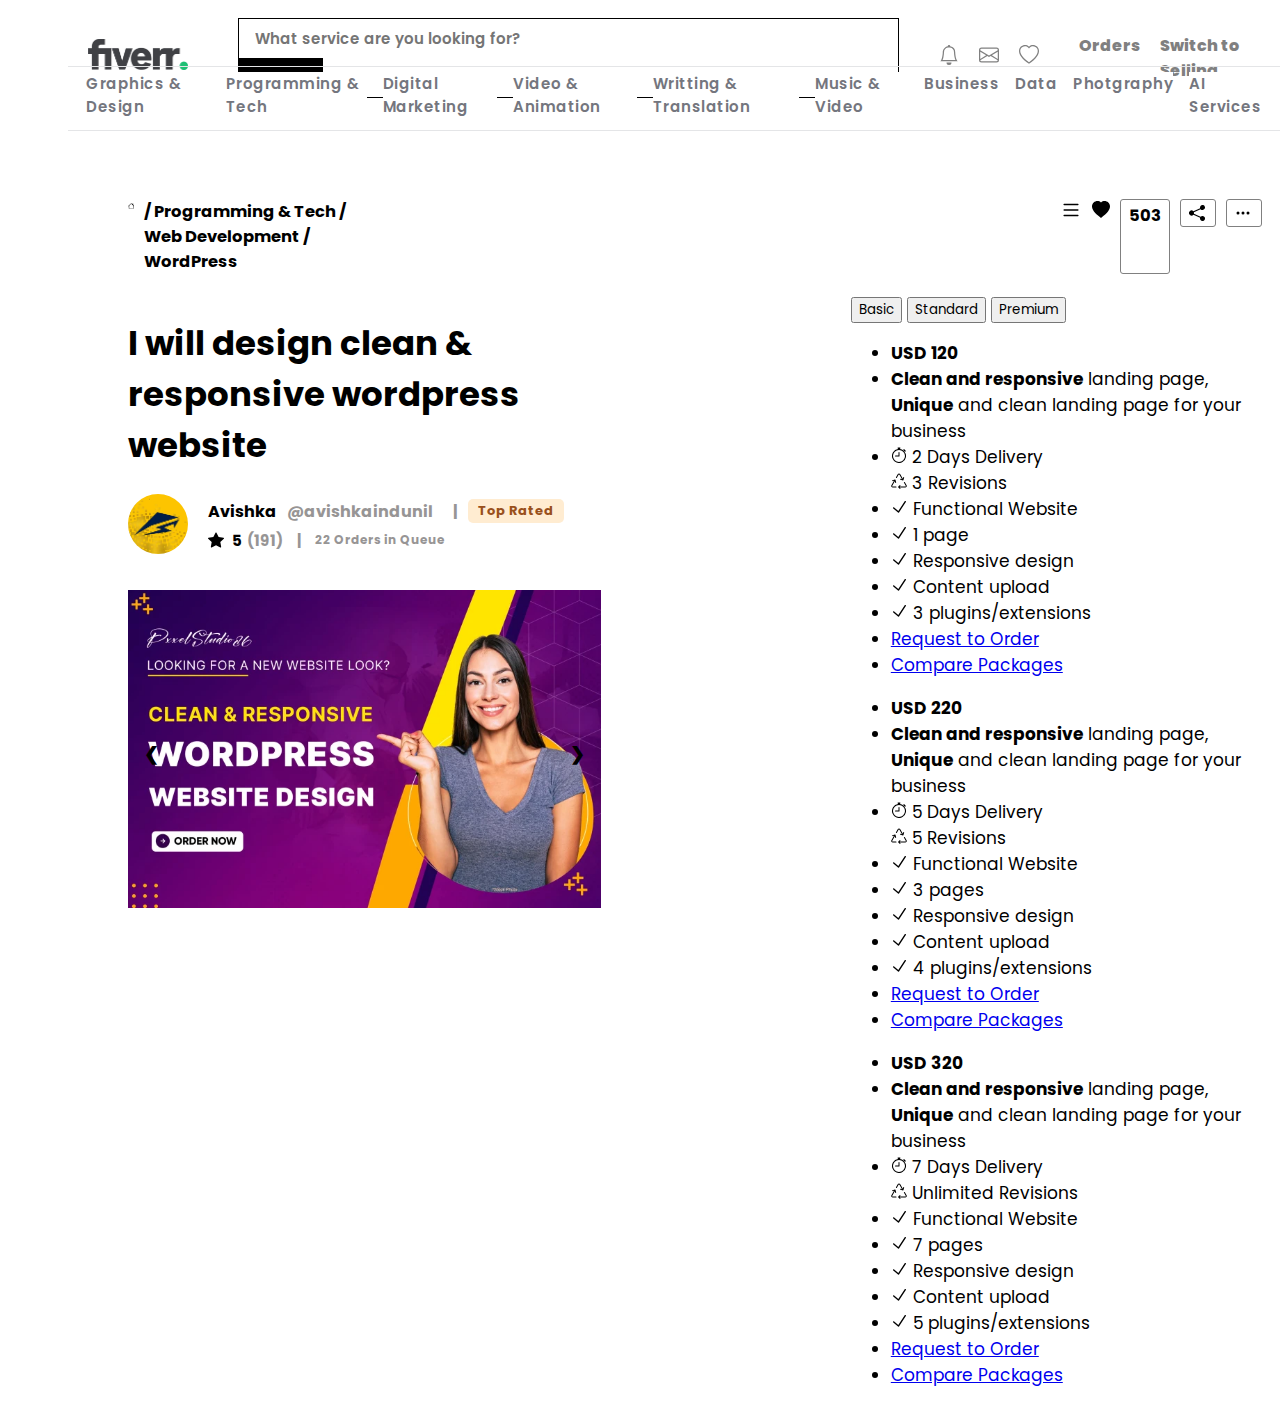
==== commit 852df642: "updated gigDashboard.html" ====
--- a/gigDashboard.html
+++ b/gigDashboard.html
@@ -157,8 +157,218 @@
             </div>
         </div>
         <div class="section-two-right">
-            <h1>Avishka</h1>
-            <h2></h2>
+            <div class="package-tabs">
+                <div class="tab">
+                    <button class="tablinks" onclick="openCity(event, 'London')">Basic</button>
+                    <button class="tablinks" onclick="openCity(event, 'Paris')">Standard</button>
+                    <button class="tablinks" onclick="openCity(event, 'Tokyo')">Premium</button>
+                </div>
+                  
+                  <!-- Tab content -->
+                  <div id="London" class="tabcontent" style="display: block;">
+                    <div class="columns">
+                        <ul class="price">
+                          <li><b>USD 120 </b></li>
+                          <li><b>Clean and responsive</b> landing page, <b>Unique</b> and clean landing page for your business</li>
+                          <div class="package-status">
+                            <li>
+                                <div class="package-status-one">
+                                    <svg xmlns="http://www.w3.org/2000/svg" width="16" height="16" fill="currentColor" class="bi bi-stopwatch" viewBox="0 0 16 16">
+                                        <path d="M8.5 5.6a.5.5 0 1 0-1 0v2.9h-3a.5.5 0 0 0 0 1H8a.5.5 0 0 0 .5-.5V5.6z"/>
+                                        <path d="M6.5 1A.5.5 0 0 1 7 .5h2a.5.5 0 0 1 0 1v.57c1.36.196 2.594.78 3.584 1.64a.715.715 0 0 1 .012-.013l.354-.354-.354-.353a.5.5 0 0 1 .707-.708l1.414 1.415a.5.5 0 1 1-.707.707l-.353-.354-.354.354a.512.512 0 0 1-.013.012A7 7 0 1 1 7 2.071V1.5a.5.5 0 0 1-.5-.5zM8 3a6 6 0 1 0 .001 12A6 6 0 0 0 8 3z"/>
+                                      </svg>
+                                    2 Days Delivery
+                                </div>
+                                <div class="package-status-two">
+                                    <svg xmlns="http://www.w3.org/2000/svg" width="16" height="16" fill="currentColor" class="bi bi-recycle" viewBox="0 0 16 16">
+                                        <path d="M9.302 1.256a1.5 1.5 0 0 0-2.604 0l-1.704 2.98a.5.5 0 0 0 .869.497l1.703-2.981a.5.5 0 0 1 .868 0l2.54 4.444-1.256-.337a.5.5 0 1 0-.26.966l2.415.647a.5.5 0 0 0 .613-.353l.647-2.415a.5.5 0 1 0-.966-.259l-.333 1.242-2.532-4.431zM2.973 7.773l-1.255.337a.5.5 0 1 1-.26-.966l2.416-.647a.5.5 0 0 1 .612.353l.647 2.415a.5.5 0 0 1-.966.259l-.333-1.242-2.545 4.454a.5.5 0 0 0 .434.748H5a.5.5 0 0 1 0 1H1.723A1.5 1.5 0 0 1 .421 12.24l2.552-4.467zm10.89 1.463a.5.5 0 1 0-.868.496l1.716 3.004a.5.5 0 0 1-.434.748h-5.57l.647-.646a.5.5 0 1 0-.708-.707l-1.5 1.5a.498.498 0 0 0 0 .707l1.5 1.5a.5.5 0 1 0 .708-.707l-.647-.647h5.57a1.5 1.5 0 0 0 1.302-2.244l-1.716-3.004z"/>
+                                      </svg>
+                                    3 Revisions
+                                </div>
+                            </li>
+                            <li>
+                                <div>
+                                    <svg xmlns="http://www.w3.org/2000/svg" x="0px" y="0px" width="17" height="17" viewBox="0 0 50 50">
+                                        <path d="M 41.9375 8.625 C 41.273438 8.648438 40.664063 9 40.3125 9.5625 L 21.5 38.34375 L 9.3125 27.8125 C 8.789063 27.269531 8.003906 27.066406 7.28125 27.292969 C 6.5625 27.515625 6.027344 28.125 5.902344 28.867188 C 5.777344 29.613281 6.078125 30.363281 6.6875 30.8125 L 20.625 42.875 C 21.0625 43.246094 21.640625 43.410156 22.207031 43.328125 C 22.777344 43.242188 23.28125 42.917969 23.59375 42.4375 L 43.6875 11.75 C 44.117188 11.121094 44.152344 10.308594 43.78125 9.644531 C 43.410156 8.984375 42.695313 8.589844 41.9375 8.625 Z"></path>
+                                    </svg>
+                                    Functional Website
+                                </div>
+                            </li>
+                            <li>
+                                <div>
+                                    <svg xmlns="http://www.w3.org/2000/svg" x="0px" y="0px" width="17" height="17" viewBox="0 0 50 50">
+                                        <path d="M 41.9375 8.625 C 41.273438 8.648438 40.664063 9 40.3125 9.5625 L 21.5 38.34375 L 9.3125 27.8125 C 8.789063 27.269531 8.003906 27.066406 7.28125 27.292969 C 6.5625 27.515625 6.027344 28.125 5.902344 28.867188 C 5.777344 29.613281 6.078125 30.363281 6.6875 30.8125 L 20.625 42.875 C 21.0625 43.246094 21.640625 43.410156 22.207031 43.328125 C 22.777344 43.242188 23.28125 42.917969 23.59375 42.4375 L 43.6875 11.75 C 44.117188 11.121094 44.152344 10.308594 43.78125 9.644531 C 43.410156 8.984375 42.695313 8.589844 41.9375 8.625 Z"></path>
+                                    </svg>
+                                    1 page
+                                </div>
+                            </li>
+                            <li>
+                                <div>
+                                    <svg xmlns="http://www.w3.org/2000/svg" x="0px" y="0px" width="17" height="17" viewBox="0 0 50 50">
+                                        <path d="M 41.9375 8.625 C 41.273438 8.648438 40.664063 9 40.3125 9.5625 L 21.5 38.34375 L 9.3125 27.8125 C 8.789063 27.269531 8.003906 27.066406 7.28125 27.292969 C 6.5625 27.515625 6.027344 28.125 5.902344 28.867188 C 5.777344 29.613281 6.078125 30.363281 6.6875 30.8125 L 20.625 42.875 C 21.0625 43.246094 21.640625 43.410156 22.207031 43.328125 C 22.777344 43.242188 23.28125 42.917969 23.59375 42.4375 L 43.6875 11.75 C 44.117188 11.121094 44.152344 10.308594 43.78125 9.644531 C 43.410156 8.984375 42.695313 8.589844 41.9375 8.625 Z"></path>
+                                    </svg>
+                                    Responsive design
+                                </div>
+                            </li>
+                            <li>
+                                <div>
+                                    <svg xmlns="http://www.w3.org/2000/svg" x="0px" y="0px" width="17" height="17" viewBox="0 0 50 50">
+                                        <path d="M 41.9375 8.625 C 41.273438 8.648438 40.664063 9 40.3125 9.5625 L 21.5 38.34375 L 9.3125 27.8125 C 8.789063 27.269531 8.003906 27.066406 7.28125 27.292969 C 6.5625 27.515625 6.027344 28.125 5.902344 28.867188 C 5.777344 29.613281 6.078125 30.363281 6.6875 30.8125 L 20.625 42.875 C 21.0625 43.246094 21.640625 43.410156 22.207031 43.328125 C 22.777344 43.242188 23.28125 42.917969 23.59375 42.4375 L 43.6875 11.75 C 44.117188 11.121094 44.152344 10.308594 43.78125 9.644531 C 43.410156 8.984375 42.695313 8.589844 41.9375 8.625 Z"></path>
+                                    </svg>
+                                    Content upload
+                                </div>
+                            </li>
+                            <li>
+                                <div>
+                                    <svg xmlns="http://www.w3.org/2000/svg" x="0px" y="0px" width="17" height="17" viewBox="0 0 50 50">
+                                        <path d="M 41.9375 8.625 C 41.273438 8.648438 40.664063 9 40.3125 9.5625 L 21.5 38.34375 L 9.3125 27.8125 C 8.789063 27.269531 8.003906 27.066406 7.28125 27.292969 C 6.5625 27.515625 6.027344 28.125 5.902344 28.867188 C 5.777344 29.613281 6.078125 30.363281 6.6875 30.8125 L 20.625 42.875 C 21.0625 43.246094 21.640625 43.410156 22.207031 43.328125 C 22.777344 43.242188 23.28125 42.917969 23.59375 42.4375 L 43.6875 11.75 C 44.117188 11.121094 44.152344 10.308594 43.78125 9.644531 C 43.410156 8.984375 42.695313 8.589844 41.9375 8.625 Z"></path>
+                                    </svg>
+                                    3 plugins/extensions
+                                </div>
+                            </li>
+                          </div>
+                          <li class="grey"><a href="#" class="button">Request to Order</a></li>
+                          <li class="black"><a href="#" class="button-black">Compare Packages</a></li>
+                        </ul>
+                      </div>
+                  </div>
+                  
+                  <div id="Paris" class="tabcontent">
+                    <div class="columns">
+                        <ul class="price">
+                            <li class="package-cost"><b>USD 220 </b></li>
+                            <li><b>Clean and responsive</b> landing page, <b>Unique</b> and clean landing page for your business</li>
+                            <div class="package-status">
+                              <li>
+                                  <div class="package-status-one">
+                                      <svg xmlns="http://www.w3.org/2000/svg" width="16" height="16" fill="currentColor" class="bi bi-stopwatch" viewBox="0 0 16 16">
+                                          <path d="M8.5 5.6a.5.5 0 1 0-1 0v2.9h-3a.5.5 0 0 0 0 1H8a.5.5 0 0 0 .5-.5V5.6z"/>
+                                          <path d="M6.5 1A.5.5 0 0 1 7 .5h2a.5.5 0 0 1 0 1v.57c1.36.196 2.594.78 3.584 1.64a.715.715 0 0 1 .012-.013l.354-.354-.354-.353a.5.5 0 0 1 .707-.708l1.414 1.415a.5.5 0 1 1-.707.707l-.353-.354-.354.354a.512.512 0 0 1-.013.012A7 7 0 1 1 7 2.071V1.5a.5.5 0 0 1-.5-.5zM8 3a6 6 0 1 0 .001 12A6 6 0 0 0 8 3z"/>
+                                        </svg>
+                                      5 Days Delivery
+                                  </div>
+                                  <div class="package-status-two">
+                                      <svg xmlns="http://www.w3.org/2000/svg" width="16" height="16" fill="currentColor" class="bi bi-recycle" viewBox="0 0 16 16">
+                                          <path d="M9.302 1.256a1.5 1.5 0 0 0-2.604 0l-1.704 2.98a.5.5 0 0 0 .869.497l1.703-2.981a.5.5 0 0 1 .868 0l2.54 4.444-1.256-.337a.5.5 0 1 0-.26.966l2.415.647a.5.5 0 0 0 .613-.353l.647-2.415a.5.5 0 1 0-.966-.259l-.333 1.242-2.532-4.431zM2.973 7.773l-1.255.337a.5.5 0 1 1-.26-.966l2.416-.647a.5.5 0 0 1 .612.353l.647 2.415a.5.5 0 0 1-.966.259l-.333-1.242-2.545 4.454a.5.5 0 0 0 .434.748H5a.5.5 0 0 1 0 1H1.723A1.5 1.5 0 0 1 .421 12.24l2.552-4.467zm10.89 1.463a.5.5 0 1 0-.868.496l1.716 3.004a.5.5 0 0 1-.434.748h-5.57l.647-.646a.5.5 0 1 0-.708-.707l-1.5 1.5a.498.498 0 0 0 0 .707l1.5 1.5a.5.5 0 1 0 .708-.707l-.647-.647h5.57a1.5 1.5 0 0 0 1.302-2.244l-1.716-3.004z"/>
+                                        </svg>
+                                      5 Revisions
+                                  </div>
+                              </li>
+                              <li>
+                                  <div>
+                                      <svg xmlns="http://www.w3.org/2000/svg" x="0px" y="0px" width="17" height="17" viewBox="0 0 50 50">
+                                          <path d="M 41.9375 8.625 C 41.273438 8.648438 40.664063 9 40.3125 9.5625 L 21.5 38.34375 L 9.3125 27.8125 C 8.789063 27.269531 8.003906 27.066406 7.28125 27.292969 C 6.5625 27.515625 6.027344 28.125 5.902344 28.867188 C 5.777344 29.613281 6.078125 30.363281 6.6875 30.8125 L 20.625 42.875 C 21.0625 43.246094 21.640625 43.410156 22.207031 43.328125 C 22.777344 43.242188 23.28125 42.917969 23.59375 42.4375 L 43.6875 11.75 C 44.117188 11.121094 44.152344 10.308594 43.78125 9.644531 C 43.410156 8.984375 42.695313 8.589844 41.9375 8.625 Z"></path>
+                                      </svg>
+                                      Functional Website
+                                  </div>
+                              </li>
+                              <li>
+                                  <div>
+                                      <svg xmlns="http://www.w3.org/2000/svg" x="0px" y="0px" width="17" height="17" viewBox="0 0 50 50">
+                                          <path d="M 41.9375 8.625 C 41.273438 8.648438 40.664063 9 40.3125 9.5625 L 21.5 38.34375 L 9.3125 27.8125 C 8.789063 27.269531 8.003906 27.066406 7.28125 27.292969 C 6.5625 27.515625 6.027344 28.125 5.902344 28.867188 C 5.777344 29.613281 6.078125 30.363281 6.6875 30.8125 L 20.625 42.875 C 21.0625 43.246094 21.640625 43.410156 22.207031 43.328125 C 22.777344 43.242188 23.28125 42.917969 23.59375 42.4375 L 43.6875 11.75 C 44.117188 11.121094 44.152344 10.308594 43.78125 9.644531 C 43.410156 8.984375 42.695313 8.589844 41.9375 8.625 Z"></path>
+                                      </svg>
+                                      3 pages
+                                  </div>
+                              </li>
+                              <li>
+                                  <div>
+                                      <svg xmlns="http://www.w3.org/2000/svg" x="0px" y="0px" width="17" height="17" viewBox="0 0 50 50">
+                                          <path d="M 41.9375 8.625 C 41.273438 8.648438 40.664063 9 40.3125 9.5625 L 21.5 38.34375 L 9.3125 27.8125 C 8.789063 27.269531 8.003906 27.066406 7.28125 27.292969 C 6.5625 27.515625 6.027344 28.125 5.902344 28.867188 C 5.777344 29.613281 6.078125 30.363281 6.6875 30.8125 L 20.625 42.875 C 21.0625 43.246094 21.640625 43.410156 22.207031 43.328125 C 22.777344 43.242188 23.28125 42.917969 23.59375 42.4375 L 43.6875 11.75 C 44.117188 11.121094 44.152344 10.308594 43.78125 9.644531 C 43.410156 8.984375 42.695313 8.589844 41.9375 8.625 Z"></path>
+                                      </svg>
+                                      Responsive design
+                                  </div>
+                              </li>
+                              <li>
+                                  <div>
+                                      <svg xmlns="http://www.w3.org/2000/svg" x="0px" y="0px" width="17" height="17" viewBox="0 0 50 50">
+                                          <path d="M 41.9375 8.625 C 41.273438 8.648438 40.664063 9 40.3125 9.5625 L 21.5 38.34375 L 9.3125 27.8125 C 8.789063 27.269531 8.003906 27.066406 7.28125 27.292969 C 6.5625 27.515625 6.027344 28.125 5.902344 28.867188 C 5.777344 29.613281 6.078125 30.363281 6.6875 30.8125 L 20.625 42.875 C 21.0625 43.246094 21.640625 43.410156 22.207031 43.328125 C 22.777344 43.242188 23.28125 42.917969 23.59375 42.4375 L 43.6875 11.75 C 44.117188 11.121094 44.152344 10.308594 43.78125 9.644531 C 43.410156 8.984375 42.695313 8.589844 41.9375 8.625 Z"></path>
+                                      </svg>
+                                      Content upload
+                                  </div>
+                              </li>
+                              <li>
+                                  <div>
+                                      <svg xmlns="http://www.w3.org/2000/svg" x="0px" y="0px" width="17" height="17" viewBox="0 0 50 50">
+                                          <path d="M 41.9375 8.625 C 41.273438 8.648438 40.664063 9 40.3125 9.5625 L 21.5 38.34375 L 9.3125 27.8125 C 8.789063 27.269531 8.003906 27.066406 7.28125 27.292969 C 6.5625 27.515625 6.027344 28.125 5.902344 28.867188 C 5.777344 29.613281 6.078125 30.363281 6.6875 30.8125 L 20.625 42.875 C 21.0625 43.246094 21.640625 43.410156 22.207031 43.328125 C 22.777344 43.242188 23.28125 42.917969 23.59375 42.4375 L 43.6875 11.75 C 44.117188 11.121094 44.152344 10.308594 43.78125 9.644531 C 43.410156 8.984375 42.695313 8.589844 41.9375 8.625 Z"></path>
+                                      </svg>
+                                      4 plugins/extensions
+                                  </div>
+                              </li>
+                            </div>
+                            <li class="grey"><a href="#" class="button">Request to Order</a></li>
+                            <li class="black"><a href="#" class="button-black">Compare Packages</a></li>
+                        </ul>
+                      </div>
+                  </div>
+                  
+                  <div id="Tokyo" class="tabcontent">
+                    <div class="columns">
+                        <ul class="price">
+                            <li><b>USD 320 </b></li>
+                            <li><b>Clean and responsive</b> landing page, <b>Unique</b> and clean landing page for your business</li>
+                            <div class="package-status">
+                              <li>
+                                  <div class="package-status-one">
+                                      <svg xmlns="http://www.w3.org/2000/svg" width="16" height="16" fill="currentColor" class="bi bi-stopwatch" viewBox="0 0 16 16">
+                                          <path d="M8.5 5.6a.5.5 0 1 0-1 0v2.9h-3a.5.5 0 0 0 0 1H8a.5.5 0 0 0 .5-.5V5.6z"/>
+                                          <path d="M6.5 1A.5.5 0 0 1 7 .5h2a.5.5 0 0 1 0 1v.57c1.36.196 2.594.78 3.584 1.64a.715.715 0 0 1 .012-.013l.354-.354-.354-.353a.5.5 0 0 1 .707-.708l1.414 1.415a.5.5 0 1 1-.707.707l-.353-.354-.354.354a.512.512 0 0 1-.013.012A7 7 0 1 1 7 2.071V1.5a.5.5 0 0 1-.5-.5zM8 3a6 6 0 1 0 .001 12A6 6 0 0 0 8 3z"/>
+                                        </svg>
+                                      7 Days Delivery
+                                  </div>
+                                  <div class="package-status-two">
+                                      <svg xmlns="http://www.w3.org/2000/svg" width="16" height="16" fill="currentColor" class="bi bi-recycle" viewBox="0 0 16 16">
+                                          <path d="M9.302 1.256a1.5 1.5 0 0 0-2.604 0l-1.704 2.98a.5.5 0 0 0 .869.497l1.703-2.981a.5.5 0 0 1 .868 0l2.54 4.444-1.256-.337a.5.5 0 1 0-.26.966l2.415.647a.5.5 0 0 0 .613-.353l.647-2.415a.5.5 0 1 0-.966-.259l-.333 1.242-2.532-4.431zM2.973 7.773l-1.255.337a.5.5 0 1 1-.26-.966l2.416-.647a.5.5 0 0 1 .612.353l.647 2.415a.5.5 0 0 1-.966.259l-.333-1.242-2.545 4.454a.5.5 0 0 0 .434.748H5a.5.5 0 0 1 0 1H1.723A1.5 1.5 0 0 1 .421 12.24l2.552-4.467zm10.89 1.463a.5.5 0 1 0-.868.496l1.716 3.004a.5.5 0 0 1-.434.748h-5.57l.647-.646a.5.5 0 1 0-.708-.707l-1.5 1.5a.498.498 0 0 0 0 .707l1.5 1.5a.5.5 0 1 0 .708-.707l-.647-.647h5.57a1.5 1.5 0 0 0 1.302-2.244l-1.716-3.004z"/>
+                                        </svg>
+                                      Unlimited Revisions
+                                  </div>
+                              </li>
+                              <li>
+                                  <div>
+                                      <svg xmlns="http://www.w3.org/2000/svg" x="0px" y="0px" width="17" height="17" viewBox="0 0 50 50">
+                                          <path d="M 41.9375 8.625 C 41.273438 8.648438 40.664063 9 40.3125 9.5625 L 21.5 38.34375 L 9.3125 27.8125 C 8.789063 27.269531 8.003906 27.066406 7.28125 27.292969 C 6.5625 27.515625 6.027344 28.125 5.902344 28.867188 C 5.777344 29.613281 6.078125 30.363281 6.6875 30.8125 L 20.625 42.875 C 21.0625 43.246094 21.640625 43.410156 22.207031 43.328125 C 22.777344 43.242188 23.28125 42.917969 23.59375 42.4375 L 43.6875 11.75 C 44.117188 11.121094 44.152344 10.308594 43.78125 9.644531 C 43.410156 8.984375 42.695313 8.589844 41.9375 8.625 Z"></path>
+                                      </svg>
+                                      Functional Website
+                                  </div>
+                              </li>
+                              <li>
+                                  <div>
+                                      <svg xmlns="http://www.w3.org/2000/svg" x="0px" y="0px" width="17" height="17" viewBox="0 0 50 50">
+                                          <path d="M 41.9375 8.625 C 41.273438 8.648438 40.664063 9 40.3125 9.5625 L 21.5 38.34375 L 9.3125 27.8125 C 8.789063 27.269531 8.003906 27.066406 7.28125 27.292969 C 6.5625 27.515625 6.027344 28.125 5.902344 28.867188 C 5.777344 29.613281 6.078125 30.363281 6.6875 30.8125 L 20.625 42.875 C 21.0625 43.246094 21.640625 43.410156 22.207031 43.328125 C 22.777344 43.242188 23.28125 42.917969 23.59375 42.4375 L 43.6875 11.75 C 44.117188 11.121094 44.152344 10.308594 43.78125 9.644531 C 43.410156 8.984375 42.695313 8.589844 41.9375 8.625 Z"></path>
+                                      </svg>
+                                      7 pages
+                                  </div>
+                              </li>
+                              <li>
+                                  <div>
+                                      <svg xmlns="http://www.w3.org/2000/svg" x="0px" y="0px" width="17" height="17" viewBox="0 0 50 50">
+                                          <path d="M 41.9375 8.625 C 41.273438 8.648438 40.664063 9 40.3125 9.5625 L 21.5 38.34375 L 9.3125 27.8125 C 8.789063 27.269531 8.003906 27.066406 7.28125 27.292969 C 6.5625 27.515625 6.027344 28.125 5.902344 28.867188 C 5.777344 29.613281 6.078125 30.363281 6.6875 30.8125 L 20.625 42.875 C 21.0625 43.246094 21.640625 43.410156 22.207031 43.328125 C 22.777344 43.242188 23.28125 42.917969 23.59375 42.4375 L 43.6875 11.75 C 44.117188 11.121094 44.152344 10.308594 43.78125 9.644531 C 43.410156 8.984375 42.695313 8.589844 41.9375 8.625 Z"></path>
+                                      </svg>
+                                      Responsive design
+                                  </div>
+                              </li>
+                              <li>
+                                  <div>
+                                      <svg xmlns="http://www.w3.org/2000/svg" x="0px" y="0px" width="17" height="17" viewBox="0 0 50 50">
+                                          <path d="M 41.9375 8.625 C 41.273438 8.648438 40.664063 9 40.3125 9.5625 L 21.5 38.34375 L 9.3125 27.8125 C 8.789063 27.269531 8.003906 27.066406 7.28125 27.292969 C 6.5625 27.515625 6.027344 28.125 5.902344 28.867188 C 5.777344 29.613281 6.078125 30.363281 6.6875 30.8125 L 20.625 42.875 C 21.0625 43.246094 21.640625 43.410156 22.207031 43.328125 C 22.777344 43.242188 23.28125 42.917969 23.59375 42.4375 L 43.6875 11.75 C 44.117188 11.121094 44.152344 10.308594 43.78125 9.644531 C 43.410156 8.984375 42.695313 8.589844 41.9375 8.625 Z"></path>
+                                      </svg>
+                                      Content upload
+                                  </div>
+                              </li>
+                              <li>
+                                  <div>
+                                      <svg xmlns="http://www.w3.org/2000/svg" x="0px" y="0px" width="17" height="17" viewBox="0 0 50 50">
+                                          <path d="M 41.9375 8.625 C 41.273438 8.648438 40.664063 9 40.3125 9.5625 L 21.5 38.34375 L 9.3125 27.8125 C 8.789063 27.269531 8.003906 27.066406 7.28125 27.292969 C 6.5625 27.515625 6.027344 28.125 5.902344 28.867188 C 5.777344 29.613281 6.078125 30.363281 6.6875 30.8125 L 20.625 42.875 C 21.0625 43.246094 21.640625 43.410156 22.207031 43.328125 C 22.777344 43.242188 23.28125 42.917969 23.59375 42.4375 L 43.6875 11.75 C 44.117188 11.121094 44.152344 10.308594 43.78125 9.644531 C 43.410156 8.984375 42.695313 8.589844 41.9375 8.625 Z"></path>
+                                      </svg>
+                                      5 plugins/extensions
+                                  </div>
+                              </li>
+                            </div>
+                            <li class="grey"><a href="#" class="button">Request to Order</a></li>
+                            <li class="black"><a href="#" class="button-black">Compare Packages</a></li>
+                        </ul>
+                      </div>
+                  </div>
+            </div>
         </div>
     </section>
     
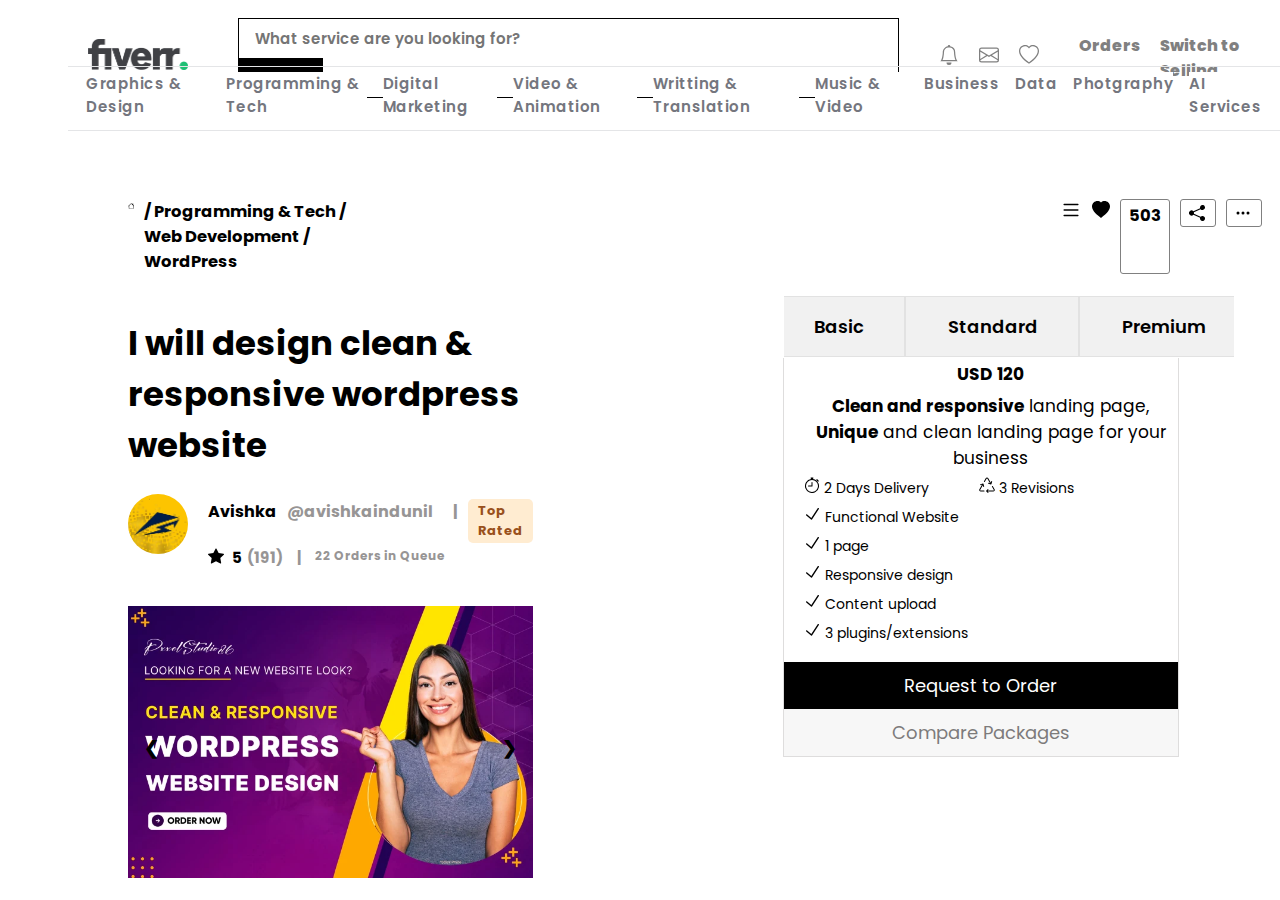
==== commit dbe96d33: "Update gigDashboard.html" ====
--- a/gigDashboard.html
+++ b/gigDashboard.html
@@ -14,7 +14,7 @@
     <header>
         <nav>
             <div class="logo">
-                <img class="main-logo" src="Assets/images (2).png" alt="Your Logo">
+                <a href="index.html"><img class="main-logo" src="Assets/images (2).png" alt="Your Logo"></a>
             </div>
             <div class="search">
                 <input class="search-input" type="text" placeholder="What service are you looking for?">
--- a/gigDashboard.css
+++ b/gigDashboard.css
@@ -42,6 +42,7 @@
 }
 
 .menu-dropdown {
+    overflow: hidden;
     font-weight: 500px;
     color: rgb(255, 255, 255);
     text-decoration: none;
@@ -300,7 +301,9 @@
     color: rgb(151, 149, 149);
 }
 
-
+.section-two-right{
+    margin-right: -50px;
+}
 
 /* Image Slider */
 /* .container {
@@ -449,3 +452,143 @@
         opacity: 1
     }
 }
+
+
+.tab {
+    width:450px;
+    overflow: hidden;
+    display: flex;
+    justify-content: center;
+    border: 1px solid #ffffff;
+    background-color: #f1f1f1;
+    margin-right: 100px;
+  }
+  
+  /* Style the buttons that are used to open the tab content */
+  .tab button {
+    background-color: inherit;
+    float: left;
+    border: 0.3px solid rgb(226, 226, 226);
+    cursor: pointer;
+    padding-top: 16px;
+    padding-left: 42px;
+    padding-bottom: 16px;
+    padding-right: 40px;
+    transition: 0.3s;
+    font-weight: 600;
+    font-size: 18px;
+  }
+  
+  /* Change background color of buttons on hover */
+  .tab button:hover {
+    background-color: #f1f1f1;
+  }
+  
+  /* Create an active/current tablink class */
+  .tab button.active {
+    background-color: #000000;
+    color: white;
+  }
+  
+  /* Style the tab content */
+  .tabcontent {
+    width: 71.3%;
+    display: none;
+    border: 1px solid #dedddd;
+    border-top: none;
+  }
+
+  .tabcontent:first-child{
+    display: block;
+  }
+
+  /* Create three columns of equal width */
+.columns {
+    width:100%;
+  }
+  
+.columns:first-child{
+    display: block;
+}
+
+  /* Style the list */
+  .price {
+    list-style-type: none;
+    margin: 0;
+    padding: 0;
+    -webkit-transition: 0.3s;
+    transition: 0.3s;
+  }
+  
+  /* Add shadows on hover */
+  .price:hover {
+    box-shadow: 0 8px 12px 0 rgba(0,0,0,0.2)
+  }
+  
+  /* Pricing header */
+  .price .header {
+    background-color: #ffffff;
+    color: rgb(0, 0, 0);
+    font-size: 18px;
+    font-weight: 600;
+  }
+  
+  /* List items */
+  .price li {
+    padding-top: 3px;
+    padding-left: 20px;
+    padding-bottom: 3px;
+    text-align: center;
+  }
+  
+  /* Grey list item */
+  .price .grey {
+    background-color: #000000;
+    font-size: 18px;
+    padding: 10px 25px;
+    margin-top: 15px;
+  }
+  
+  /* The "Sign Up" button */
+  .button {
+    background-color: #000000;
+    border: none;
+    color: white;
+    padding: 10px 25px;
+    text-align: center;
+    text-decoration: none;
+    font-size: 18px;
+  }
+  
+  .package-status li{
+    display: flex;
+    flex-direction: row;
+    font-size: 14px;
+    gap: 50px;
+  }
+
+/* Grey list item */
+.price .black {
+    background-color: #f7f7f7;
+    font-size: 18px;
+    padding: 10px 25px;
+  }
+  
+  /* The "Sign Up" button */
+  .button-black {
+    background-color: #f7f7f7;
+    border: none;
+    color: rgb(125, 123, 123);
+    padding: 10px 25px;
+    text-align: center;
+    text-decoration: none;
+    font-size: 18px;
+  }
+
+  /* Change the width of the three columns to 100%
+  (to stack horizontally on small screens) */
+  @media only screen and (max-width: 600px) {
+    .columns {
+      width: 100%;
+    }
+  }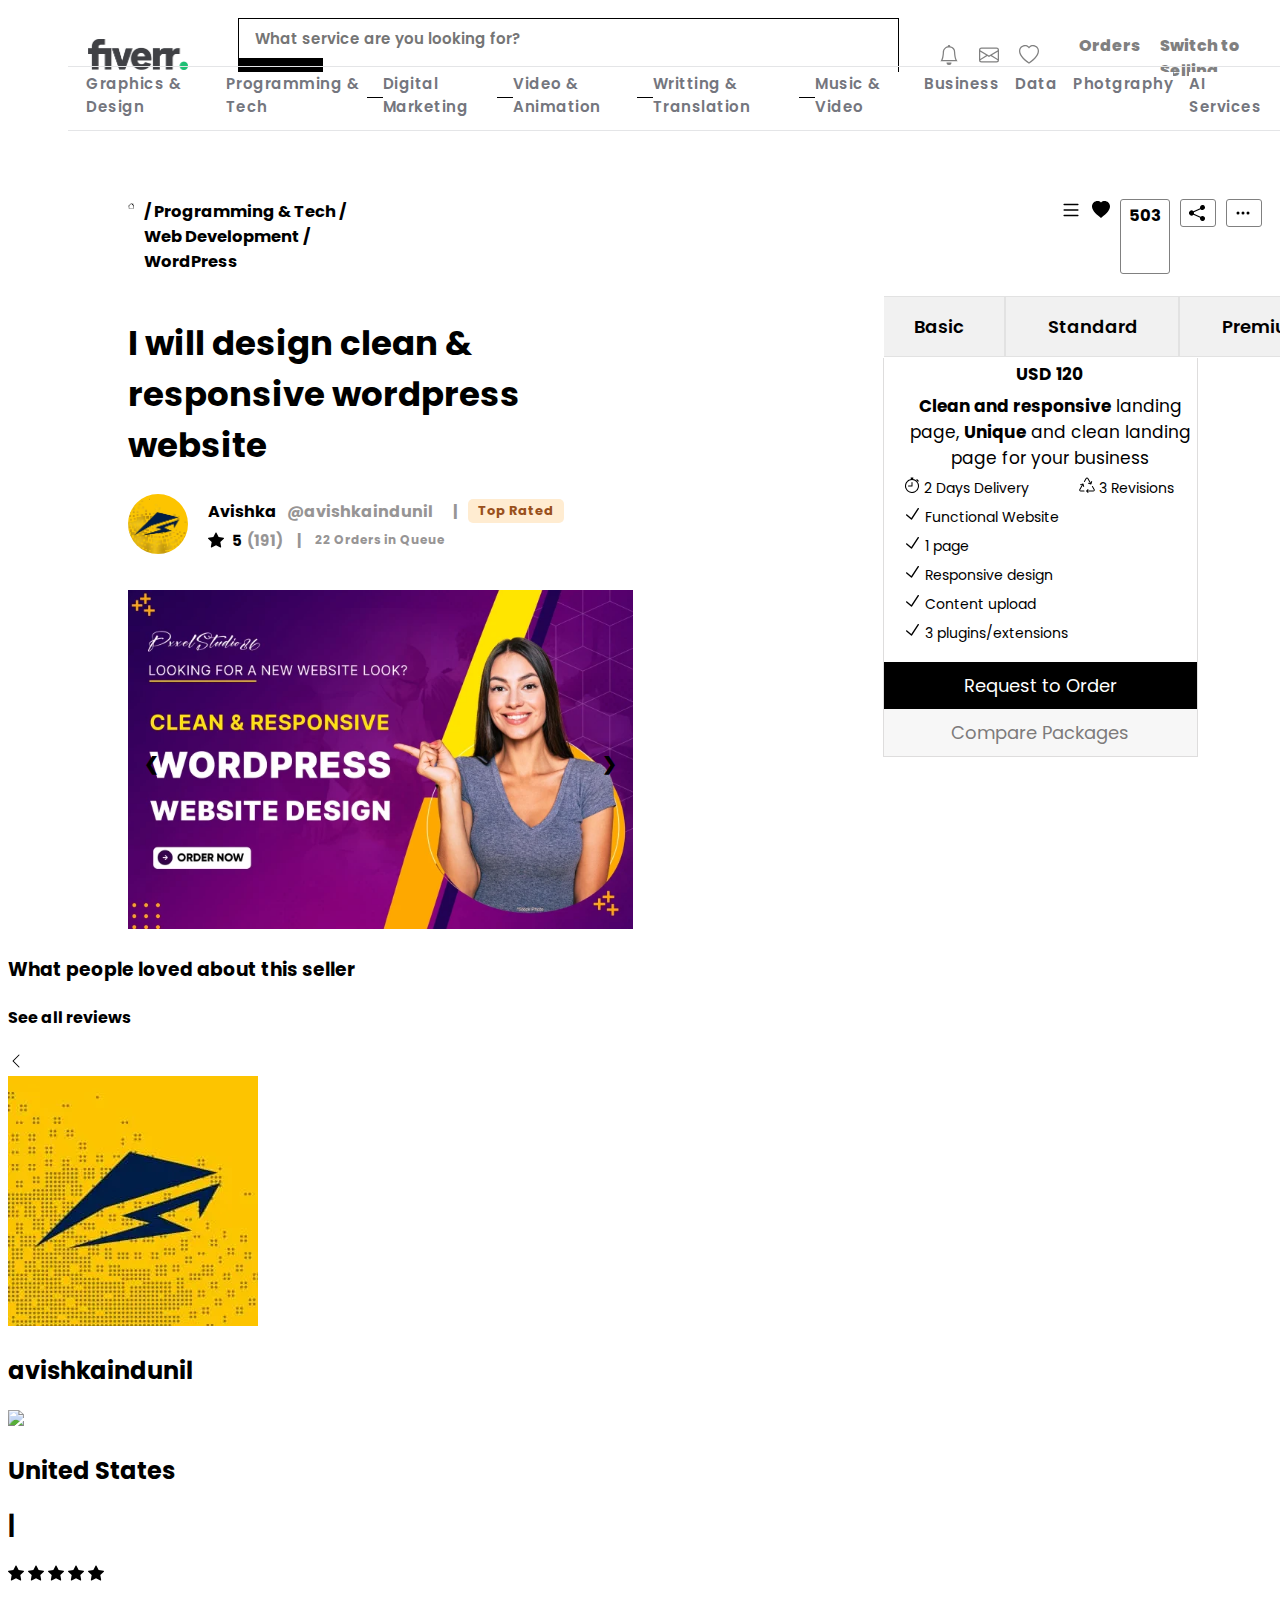
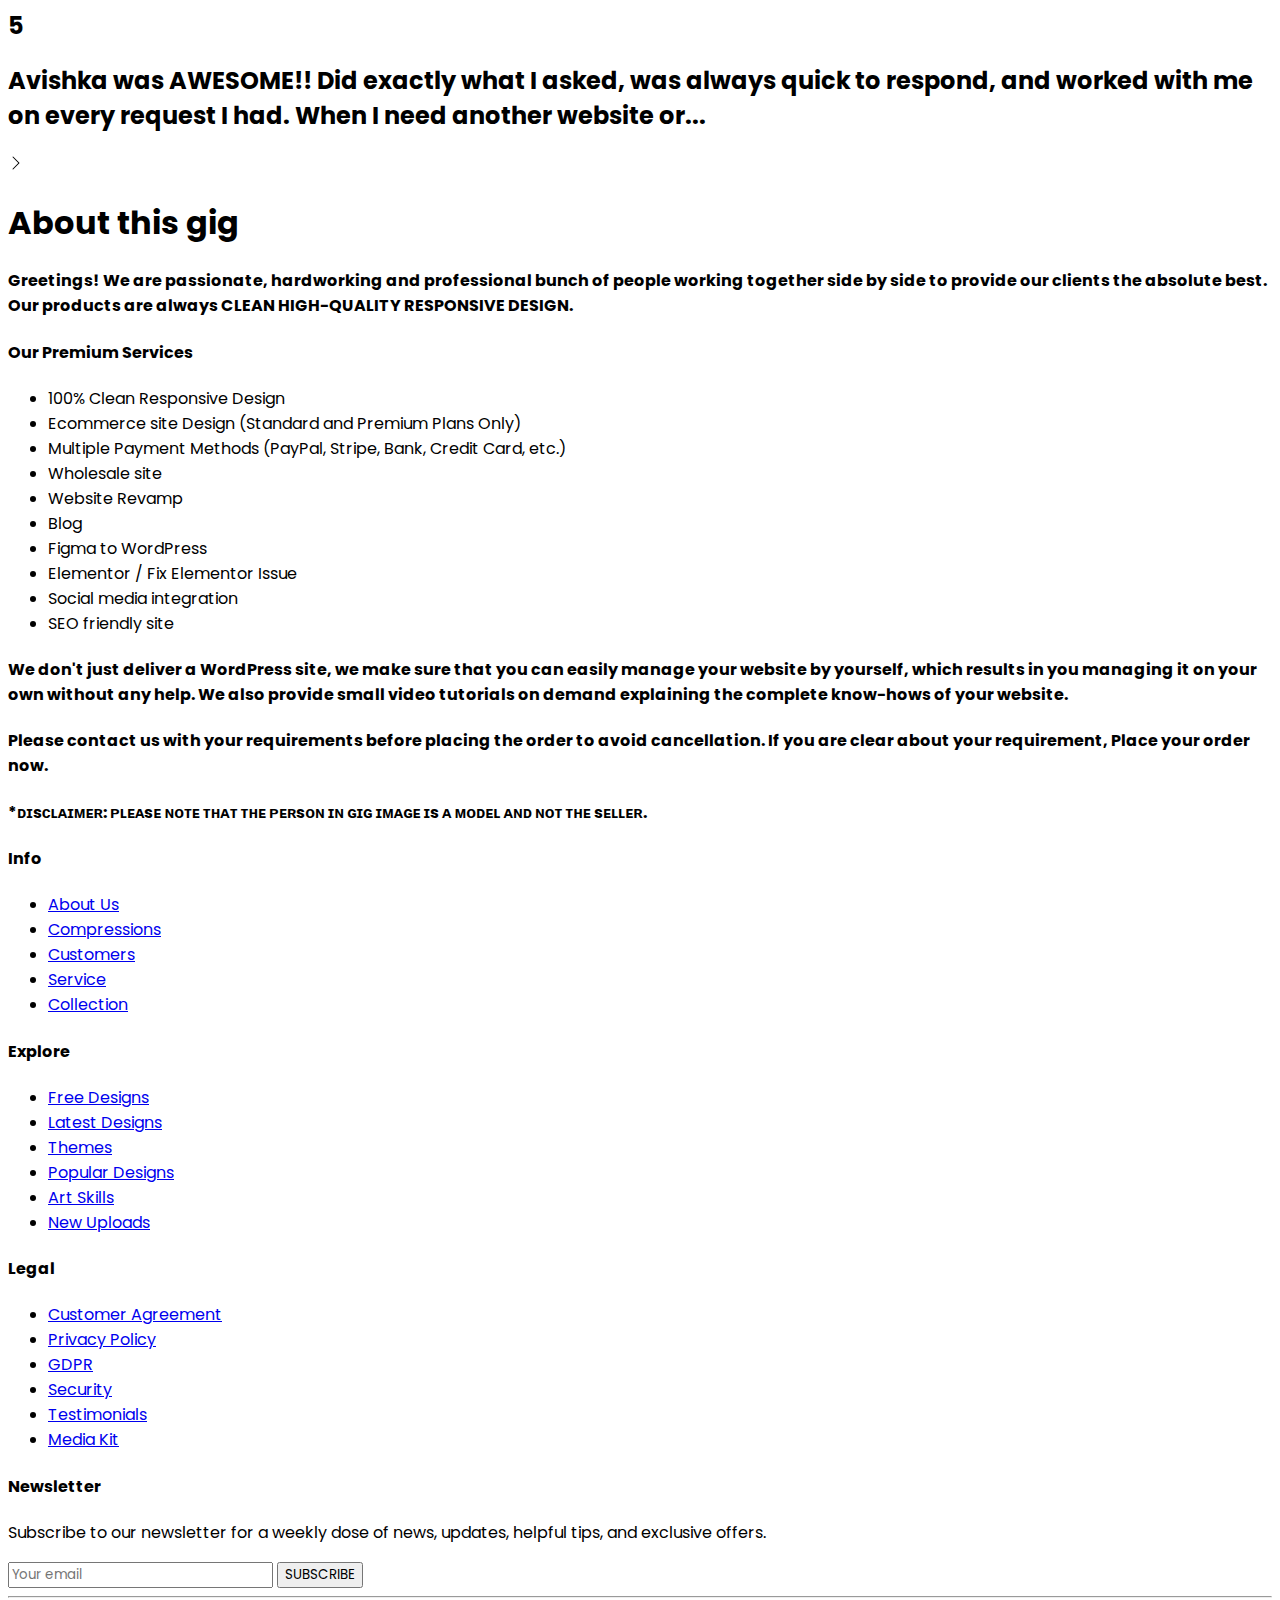
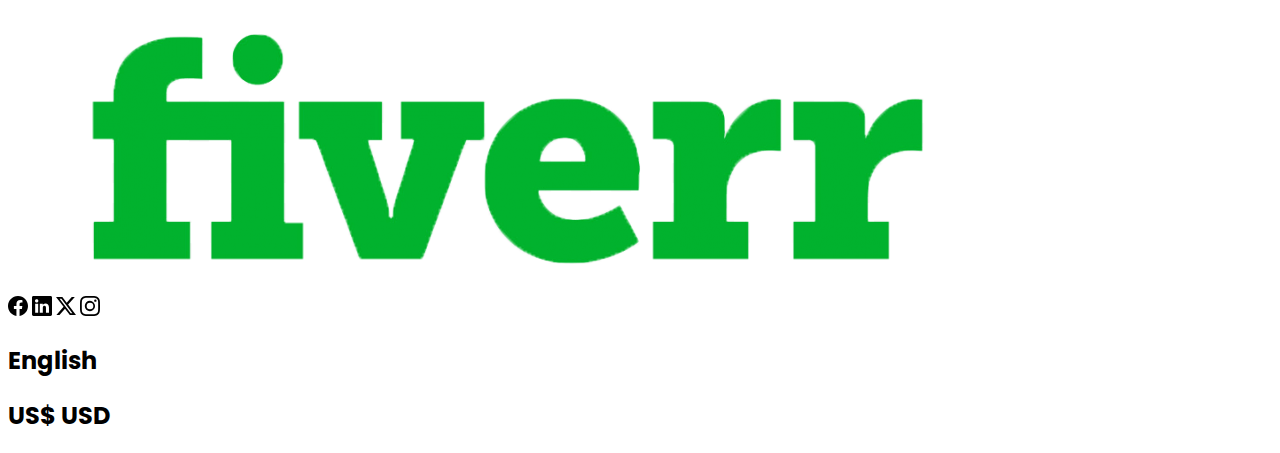
==== commit 89f4452e: "Update gigDashboard.html" ====
--- a/gigDashboard.html
+++ b/gigDashboard.html
@@ -14,7 +14,7 @@
     <header>
         <nav>
             <div class="logo">
-                <a href="index.html"><img class="main-logo" src="Assets/images (2).png" alt="Your Logo"></a>
+                <img class="main-logo" src="Assets/images (2).png" alt="Your Logo">
             </div>
             <div class="search">
                 <input class="search-input" type="text" placeholder="What service are you looking for?">
@@ -156,10 +156,10 @@
                 </div> 
             </div>
         </div>
-        <div class="section-two-right">
+        <div class="section-two-right" style="height: 600px; overflow: auto; position: sticky; ">
             <div class="package-tabs">
                 <div class="tab">
-                    <button class="tablinks" onclick="openCity(event, 'London')">Basic</button>
+                    <button id="active" class="tablinks" onclick="openCity(event, 'London')">Basic</button>
                     <button class="tablinks" onclick="openCity(event, 'Paris')">Standard</button>
                     <button class="tablinks" onclick="openCity(event, 'Tokyo')">Premium</button>
                 </div>
@@ -371,6 +371,188 @@
             </div>
         </div>
     </section>
+
+    <section class="section-three">
+        <div class="section-three-left">
+            <div class="section-three-left-one">
+                <div class="section-three-left-left">
+                    <h3>What people loved about this seller</h3>
+                </div>
+                <div class="section-three-left-right">
+                    <h4>See all reviews</h4>
+                </div>
+            </div>
+
+            <div class="section-three-left-two">
+                <div class="section-three-left-two-one">
+                    <svg xmlns="http://www.w3.org/2000/svg" width="16" height="16" fill="currentColor" class="bi bi-chevron-left" viewBox="0 0 16 16">
+                        <path fill-rule="evenodd" d="M11.354 1.646a.5.5 0 0 1 0 .708L5.707 8l5.647 5.646a.5.5 0 0 1-.708.708l-6-6a.5.5 0 0 1 0-.708l6-6a.5.5 0 0 1 .708 0z"/>
+                      </svg>
+                </div>
+                <div class="section-three-left-two-two">
+                    <div class="section-three-left-two-two-left">
+                        <img src="Assets/proflle_icon.webp"/>
+                    </div>
+                    <div class="section-three-left-two-two-right">
+                        <div class="section-three-left-two-two-right-up">
+                            <div class="section-three-left-two-two-right-up-left">
+                                <h2>avishkaindunil</h2>
+                            </div>
+                            <div class="section-three-left-two-two-right-up-middle">
+                                <img src="Assets/us.png">
+                            </div>
+                            <div class="section-three-left-two-two-right-up-right">
+                                <h2>United States</h2>
+                                <h2>|</h2>
+                                <svg xmlns="http://www.w3.org/2000/svg" width="16" height="16" fill="currentColor" class="bi bi-star-fill" viewBox="0 0 16 16">
+                                    <path d="M3.612 15.443c-.386.198-.824-.149-.746-.592l.83-4.73L.173 6.765c-.329-.314-.158-.888.283-.95l4.898-.696L7.538.792c.197-.39.73-.39.927 0l2.184 4.327 4.898.696c.441.062.612.636.282.95l-3.522 3.356.83 4.73c.078.443-.36.79-.746.592L8 13.187l-4.389 2.256z"/>
+                                </svg>
+                                <svg xmlns="http://www.w3.org/2000/svg" width="16" height="16" fill="currentColor" class="bi bi-star-fill" viewBox="0 0 16 16">
+                                    <path d="M3.612 15.443c-.386.198-.824-.149-.746-.592l.83-4.73L.173 6.765c-.329-.314-.158-.888.283-.95l4.898-.696L7.538.792c.197-.39.73-.39.927 0l2.184 4.327 4.898.696c.441.062.612.636.282.95l-3.522 3.356.83 4.73c.078.443-.36.79-.746.592L8 13.187l-4.389 2.256z"/>
+                                </svg>
+                                <svg xmlns="http://www.w3.org/2000/svg" width="16" height="16" fill="currentColor" class="bi bi-star-fill" viewBox="0 0 16 16">
+                                    <path d="M3.612 15.443c-.386.198-.824-.149-.746-.592l.83-4.73L.173 6.765c-.329-.314-.158-.888.283-.95l4.898-.696L7.538.792c.197-.39.73-.39.927 0l2.184 4.327 4.898.696c.441.062.612.636.282.95l-3.522 3.356.83 4.73c.078.443-.36.79-.746.592L8 13.187l-4.389 2.256z"/>
+                                </svg>
+                                <svg xmlns="http://www.w3.org/2000/svg" width="16" height="16" fill="currentColor" class="bi bi-star-fill" viewBox="0 0 16 16">
+                                    <path d="M3.612 15.443c-.386.198-.824-.149-.746-.592l.83-4.73L.173 6.765c-.329-.314-.158-.888.283-.95l4.898-.696L7.538.792c.197-.39.73-.39.927 0l2.184 4.327 4.898.696c.441.062.612.636.282.95l-3.522 3.356.83 4.73c.078.443-.36.79-.746.592L8 13.187l-4.389 2.256z"/>
+                                </svg>
+                                <svg xmlns="http://www.w3.org/2000/svg" width="16" height="16" fill="currentColor" class="bi bi-star-fill" viewBox="0 0 16 16">
+                                    <path d="M3.612 15.443c-.386.198-.824-.149-.746-.592l.83-4.73L.173 6.765c-.329-.314-.158-.888.283-.95l4.898-.696L7.538.792c.197-.39.73-.39.927 0l2.184 4.327 4.898.696c.441.062.612.636.282.95l-3.522 3.356.83 4.73c.078.443-.36.79-.746.592L8 13.187l-4.389 2.256z"/>
+                                </svg>
+                                <h2>5</h2>
+                            </div>
+                        </div>
+                        <div class="section-three-left-two-two-right-down">
+                            <h2>Avishka was AWESOME!! Did exactly what I asked, was always quick to respond, and worked with me on 
+                                every request I had. When I need another website or...</h2>
+                        </div>
+                    </div>
+                </div>
+                <div class="section-three-left-two-three">
+                    <svg xmlns="http://www.w3.org/2000/svg" width="16" height="16" fill="currentColor" class="bi bi-chevron-right" viewBox="0 0 16 16">
+                        <path fill-rule="evenodd" d="M4.646 1.646a.5.5 0 0 1 .708 0l6 6a.5.5 0 0 1 0 .708l-6 6a.5.5 0 0 1-.708-.708L10.293 8 4.646 2.354a.5.5 0 0 1 0-.708z"/>
+                    </svg>
+                </div>
+            </div>
+        </div>
+
+
+        <div class="section-three-right">
+
+        </div>
+    </section>
     
+    <section class="section-four">
+        <h1 class="heading-one">About this gig</h1>
+        <h4 class="heading-two">Greetings!
+            We are passionate, hardworking and professional bunch of people 
+            working together side by side to provide our clients the absolute 
+            best. Our products are always CLEAN HIGH-QUALITY RESPONSIVE DESIGN.
+        </h4>
+        <h4 class="heading-three">Our Premium Services</h4>
+            <ul>
+                <li>100% Clean Responsive Design</li>
+                <li>Ecommerce site Design (Standard and Premium Plans Only)</li>
+                <li>Multiple Payment Methods (PayPal, Stripe, Bank, Credit Card, etc.)</li>
+                <li>Wholesale site</li>
+                <li>Website Revamp</li>
+                <li>Blog</li>
+                <li>Figma to WordPress</li>
+                <li>Elementor / Fix Elementor Issue</li>
+                <li>Social media integration</li>
+                <li>SEO friendly site</li>
+            </ul>
+        <h4 class="heading-four">We don't just deliver a WordPress site, we make sure that 
+            you can easily manage your website by yourself, which results 
+            in you managing it on your own without any help. We also 
+            provide small video tutorials on demand explaining the complete 
+            know-hows of your website.</h4>
+        <h4>Please contact us with your requirements before placing the 
+            order to avoid cancellation. If you are clear about your 
+            requirement, Place your order now. </h4>
+        <h4>*ᴅɪsᴄʟᴀɪᴍᴇʀ: ᴘʟᴇᴀsᴇ ɴᴏᴛᴇ ᴛʜᴀᴛ ᴛʜᴇ ᴘᴇʀsᴏɴ ɪɴ ɢɪɢ ɪᴍᴀɢᴇ ɪs ᴀ 
+            ᴍᴏᴅᴇʟ ᴀɴᴅ ɴᴏᴛ ᴛʜᴇ sᴇʟʟᴇʀ.</h4>
+    </section>
+
+    <section class="footer">
+        <div class="footer-row">
+          <div class="footer-col">
+            <h4>Info</h4>
+            <ul class="links">
+              <li><a href="#">About Us</a></li>
+              <li><a href="#">Compressions</a></li>
+              <li><a href="#">Customers</a></li>
+              <li><a href="#">Service</a></li>
+              <li><a href="#">Collection</a></li>
+            </ul>
+          </div>
+          <div class="footer-col">
+            <h4>Explore</h4>
+            <ul class="links">
+              <li><a href="#">Free Designs</a></li>
+              <li><a href="#">Latest Designs</a></li>
+              <li><a href="#">Themes</a></li>
+              <li><a href="#">Popular Designs</a></li>
+              <li><a href="#">Art Skills</a></li>
+              <li><a href="#">New Uploads</a></li>
+            </ul>
+          </div>
+          <div class="footer-col">
+            <h4>Legal</h4>
+            <ul class="links">
+              <li><a href="#">Customer Agreement</a></li>
+              <li><a href="#">Privacy Policy</a></li>
+              <li><a href="#">GDPR</a></li>
+              <li><a href="#">Security</a></li>
+              <li><a href="#">Testimonials</a></li>
+              <li><a href="#">Media Kit</a></li>
+            </ul>
+          </div>
+          <div class="footer-col">
+            <h4 class="footer-newsletter">Newsletter</h4>
+            <p>
+              Subscribe to our newsletter for a weekly dose
+              of news, updates, helpful tips, and
+              exclusive offers.
+            </p>
+            <form action="#">
+              <input type="text" placeholder="Your email" required>
+              <button type="submit">SUBSCRIBE</button>
+            </form>
+            <div class="footer-bottom">
+              <i class="fa-brands fa-facebook-f"></i>
+              <i class="fa-brands fa-twitter"></i>
+              <i class="fa-brands fa-linkedin"></i>
+              <i class="fa-brands fa-github"></i>
+            </div>
+          </div>
+        </div>
+        <div class="footer-bottom">
+            <hr></hr>
+            <div class="footer-bottom-one">
+                <div class="footer-bottom-left">
+                    <img src="Assets/logo-main.png">
+                </div>
+                <div class="footer-bottom-right">
+                    <svg xmlns="http://www.w3.org/2000/svg" width="20" height="20" fill="currentColor" class="bi bi-facebook" viewBox="0 0 16 16">
+                        <path d="M16 8.049c0-4.446-3.582-8.05-8-8.05C3.58 0-.002 3.603-.002 8.05c0 4.017 2.926 7.347 6.75 7.951v-5.625h-2.03V8.05H6.75V6.275c0-2.017 1.195-3.131 3.022-3.131.876 0 1.791.157 1.791.157v1.98h-1.009c-.993 0-1.303.621-1.303 1.258v1.51h2.218l-.354 2.326H9.25V16c3.824-.604 6.75-3.934 6.75-7.951z"/>
+                    </svg>
+                    <svg xmlns="http://www.w3.org/2000/svg" width="20" height="20" fill="currentColor" class="bi bi-linkedin" viewBox="0 0 16 16">
+                        <path d="M0 1.146C0 .513.526 0 1.175 0h13.65C15.474 0 16 .513 16 1.146v13.708c0 .633-.526 1.146-1.175 1.146H1.175C.526 16 0 15.487 0 14.854V1.146zm4.943 12.248V6.169H2.542v7.225h2.401zm-1.2-8.212c.837 0 1.358-.554 1.358-1.248-.015-.709-.52-1.248-1.342-1.248-.822 0-1.359.54-1.359 1.248 0 .694.521 1.248 1.327 1.248h.016zm4.908 8.212V9.359c0-.216.016-.432.08-.586.173-.431.568-.878 1.232-.878.869 0 1.216.662 1.216 1.634v3.865h2.401V9.25c0-2.22-1.184-3.252-2.764-3.252-1.274 0-1.845.7-2.165 1.193v.025h-.016a5.54 5.54 0 0 1 .016-.025V6.169h-2.4c.03.678 0 7.225 0 7.225h2.4z"/>
+                    </svg>
+                    <svg xmlns="http://www.w3.org/2000/svg" width="20" height="20" fill="currentColor" class="bi bi-twitter-x" viewBox="0 0 16 16">
+                        <path d="M12.6.75h2.454l-5.36 6.142L16 15.25h-4.937l-3.867-5.07-4.425 5.07H.316l5.733-6.57L0 .75h5.063l3.495 4.633L12.601.75Zm-.86 13.028h1.36L4.323 2.145H2.865l8.875 11.633Z"/>
+                    </svg>
+                    <svg xmlns="http://www.w3.org/2000/svg" width="20" height="20" fill="currentColor" class="bi bi-instagram" viewBox="0 0 16 16">
+                        <path d="M8 0C5.829 0 5.556.01 4.703.048 3.85.088 3.269.222 2.76.42a3.917 3.917 0 0 0-1.417.923A3.927 3.927 0 0 0 .42 2.76C.222 3.268.087 3.85.048 4.7.01 5.555 0 5.827 0 8.001c0 2.172.01 2.444.048 3.297.04.852.174 1.433.372 1.942.205.526.478.972.923 1.417.444.445.89.719 1.416.923.51.198 1.09.333 1.942.372C5.555 15.99 5.827 16 8 16s2.444-.01 3.298-.048c.851-.04 1.434-.174 1.943-.372a3.916 3.916 0 0 0 1.416-.923c.445-.445.718-.891.923-1.417.197-.509.332-1.09.372-1.942C15.99 10.445 16 10.173 16 8s-.01-2.445-.048-3.299c-.04-.851-.175-1.433-.372-1.941a3.926 3.926 0 0 0-.923-1.417A3.911 3.911 0 0 0 13.24.42c-.51-.198-1.092-.333-1.943-.372C10.443.01 10.172 0 7.998 0h.003zm-.717 1.442h.718c2.136 0 2.389.007 3.232.046.78.035 1.204.166 1.486.275.373.145.64.319.92.599.28.28.453.546.598.92.11.281.24.705.275 1.485.039.843.047 1.096.047 3.231s-.008 2.389-.047 3.232c-.035.78-.166 1.203-.275 1.485a2.47 2.47 0 0 1-.599.919c-.28.28-.546.453-.92.598-.28.11-.704.24-1.485.276-.843.038-1.096.047-3.232.047s-2.39-.009-3.233-.047c-.78-.036-1.203-.166-1.485-.276a2.478 2.478 0 0 1-.92-.598 2.48 2.48 0 0 1-.6-.92c-.109-.281-.24-.705-.275-1.485-.038-.843-.046-1.096-.046-3.233 0-2.136.008-2.388.046-3.231.036-.78.166-1.204.276-1.486.145-.373.319-.64.599-.92.28-.28.546-.453.92-.598.282-.11.705-.24 1.485-.276.738-.034 1.024-.044 2.515-.045v.002zm4.988 1.328a.96.96 0 1 0 0 1.92.96.96 0 0 0 0-1.92zm-4.27 1.122a4.109 4.109 0 1 0 0 8.217 4.109 4.109 0 0 0 0-8.217zm0 1.441a2.667 2.667 0 1 1 0 5.334 2.667 2.667 0 0 1 0-5.334z"/>
+                    </svg>
+                    <h2>English</h2>
+                    <h2>US$ USD</h2>
+                </div>
+            </div>
+            
+        </div>
+      </section>
+
 </body>
 </html>
--- a/gigDashboard.css
+++ b/gigDashboard.css
@@ -1,5 +1,9 @@
 *{
     font-family: 'Poppins', sans-serif;
+}
+
+body{
+    overflow-x: hidden;
 }
 
 header {
@@ -591,4 +595,4 @@
     .columns {
       width: 100%;
     }
-  }+  }
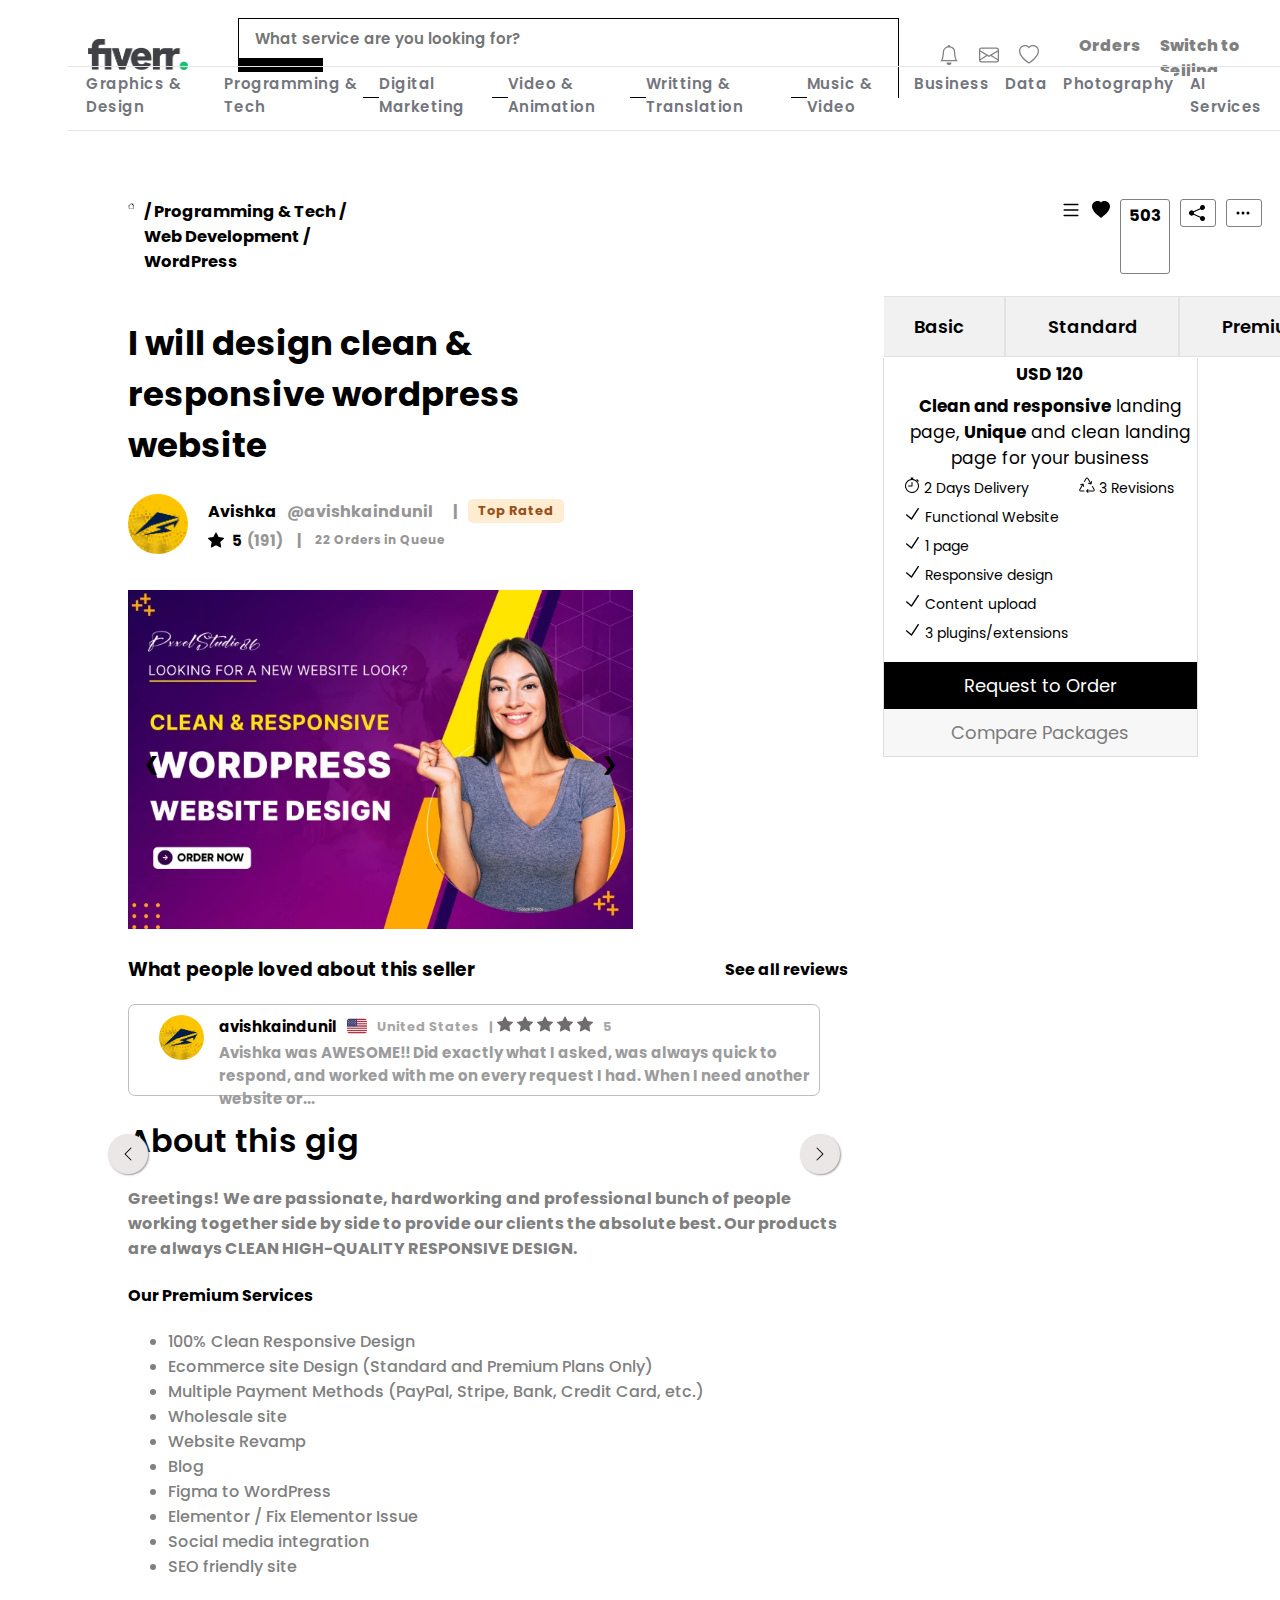
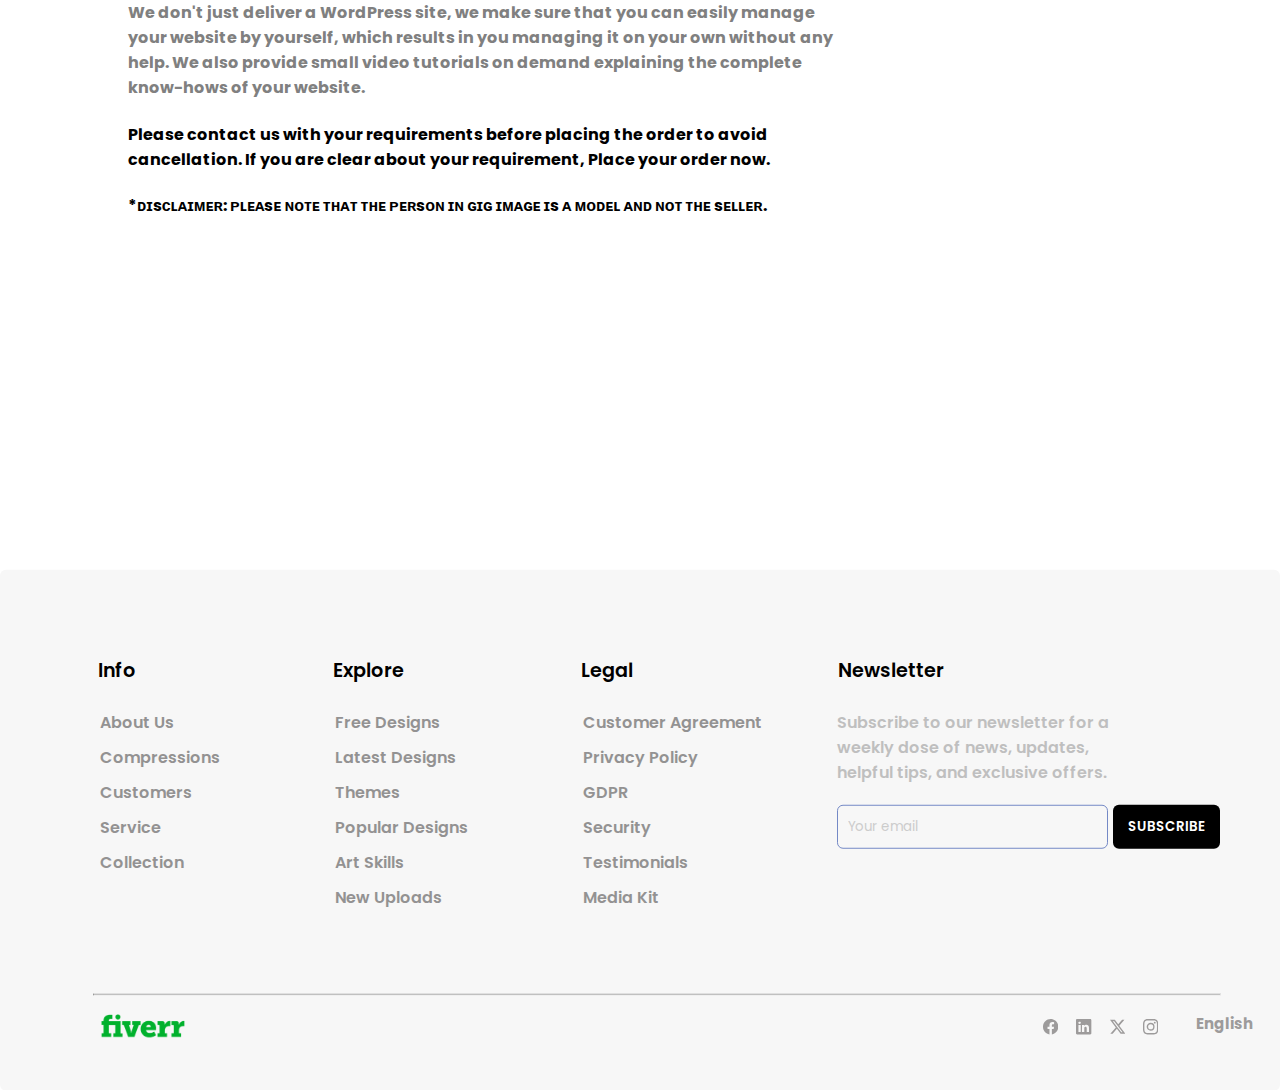
==== commit d4bdbf2c: "Update gigDashboard.html" ====
--- a/gigDashboard.html
+++ b/gigDashboard.html
@@ -70,7 +70,7 @@
             <li><a href="#">Music & Video</a></li>
             <li><a href="#">Business</a></li>
             <li><a href="#">Data</a></li>
-            <li><a href="#">Photgraphy</a></li>
+            <li><a href="#">Photography</a></li>
             <li><a href="#">AI Services</a></li>
         </ul>
     </div>
--- a/gigDashboard.css
+++ b/gigDashboard.css
@@ -465,7 +465,7 @@
     justify-content: center;
     border: 1px solid #ffffff;
     background-color: #f1f1f1;
-    margin-right: 100px;
+    margin-right: 60px;
   }
   
   /* Style the buttons that are used to open the tab content */
@@ -596,3 +596,289 @@
       width: 100%;
     }
   }
+
+.section-three{
+
+}
+
+.section-three-left-one{
+    display: flex;
+    gap: 250px;
+    margin-left: 120px;
+}
+
+.section-three-left-two{
+    margin-left: 120px;
+    display: flex;
+    width: 100%;
+}
+
+.section-three-left-two-one{
+    color: black;
+  }
+
+.section-three-left-two-one svg,
+.section-three-left-two-three svg{
+    color:black;
+    background-color: #ece7e7;
+    padding: 12px;
+    border-radius: 50%;
+    position: absolute;
+    top: 126%;
+    margin-left: -20px;
+    box-shadow: 1px 1px 2px #9c9c9d;
+}
+
+.section-three-left-two-two{
+    width: 660px;
+    height: 80px;
+    border: 1px solid rgb(192, 189, 189);
+    border-radius: 7px;
+    padding-left: 30px;
+    padding-top: 10px;
+    display: flex;
+    flex-direction: row;
+
+}
+
+.section-three-left-two-two-left img{
+    width: 45px;
+    border-radius: 50%;
+}
+
+.section-three-left-two-two-right{
+
+}
+
+.section-three-left-two-two-right-up{
+    display: flex;
+    flex-direction: row;
+    font-size: 10px;
+    margin-top: -12px;
+    padding-left: 15px;
+}
+
+.section-three-left-two-two-right-up-middle img{
+    margin-left: 10px;
+    width: 20px;
+    margin-top: 13.5px;
+}
+
+.section-three-left-two-two-right-up-right{
+    display: flex;
+}
+.section-three-left-two-two-right-up-right h2{
+    margin-left: 10px;
+    font-size: 13px;
+    margin-top: 14px;
+    color: rgb(167, 166, 166);
+}
+
+.section-three-left-two-two-right-up-right svg{
+    margin-left: 2px;
+    color: rgb(113, 108, 108);
+    margin-top: 13.5px;
+    padding-left: 2px;
+}
+
+.section-three-left-two-two-right-down h2{
+    font-size: 15px;
+    margin-left: 15px;
+    margin-top: -9px;
+    color: #9c9c9d;
+}
+
+.section-four{
+    width: 720px;
+    margin-left: 120px;
+}
+
+.heading-one{
+    font-weight: 600;
+}
+
+.heading-two{
+    color: gray;
+}
+
+.heading-three{
+    font-weight: 600px;
+}
+
+.heading-four{
+    color: gray;
+}
+
+.section-four li{
+    color: gray;
+    font-weight:500;
+}
+
+.footer {
+    position: absolute;
+    top: 270%;
+    left: 50%;
+    transform: translate(-50%, -50%);
+    max-width: 1920px;
+    width: 100%;
+    background: #f7f7f7;
+    border-radius: 6px;
+    font-weight: 600;
+  }
+  .footer .footer-row {
+    display: flex;
+    flex-wrap: wrap;
+    justify-content: space-between;
+    gap: 3.5rem;
+    padding: 60px;
+  }
+  .footer-row .footer-col h4 {
+    color: #000000;
+    font-size: 1.2rem;
+    font-weight:600;
+    padding-left: 38px;
+  }
+  .footer-col .links {
+    margin-top: 20px;
+  }
+  .footer-col .links li {
+    list-style: none;
+    margin-bottom: 10px;
+  }
+  .footer-col .links li a {
+    text-decoration: none;
+    color: #939292;
+  }
+  .footer-col .links li a:hover {
+    color: #414141;
+  }
+  .footer-col p {
+    margin: 20px 0;
+    color: #bfbfbf;
+    max-width: 300px;
+  }
+  .footer-col form {
+    display: flex;
+    gap: 5px;
+  }
+  .footer-col input {
+    height: 40px;
+    border-radius: 6px;
+    background: none;
+    width: 100%;
+    outline: none;
+    border: 1px solid #7489C6 ;
+    caret-color: #fff;
+    color: #fff;
+    padding-left: 10px;
+  }
+  .footer-col input::placeholder {
+    color: #ccc;
+  }
+   .footer-col form button {
+    background: #000000;
+    outline: none;
+    border: none;
+    padding: 10px 15px;
+    border-radius: 6px;
+    cursor: pointer;
+    font-weight: 500;
+    transition: 0.2s ease;
+    font-weight: 600;
+    color: white;
+  }
+  .footer-col form button:hover {
+    background: #000000;
+    color: white;
+    font-weight: 600;
+  }
+  .footer-col .icons {
+    display: flex;
+    margin-top: 30px;
+    gap: 30px;
+    cursor: pointer;
+  }
+  .footer-col .icons i {
+    color: #afb6c7;
+  }
+  .footer-col .icons i:hover  {
+    color: #fff;
+  }
+
+  .footer-newsletter{
+    margin-left: -37px;
+  }
+
+  .footer-bottom{
+    margin-left: 93px;
+    margin-right: 59px;
+  }
+  @media (max-width: 768px) {
+    .footer {
+      position: relative;
+      bottom: 0;
+      left: 0;
+      transform: none;
+      width: 100%;
+      border-radius: 0;
+    }
+    .footer .footer-row {
+      padding: 20px;
+      gap: 1rem;
+    }
+    .footer-col form {
+      display: block;
+    }
+    .footer-col form :where(input, button) {
+      width: 100%;
+    }
+    .footer-col form button {
+      margin: 10px 0 0 0;
+    }
+  }
+
+.footer-bottom{
+    padding-bottom: 15px;
+}
+
+.footer-bottom-one{
+    padding-top: 8px;
+    display: flex;
+    flex-direction: row;
+}
+
+.footer-bottom-left img{
+    width: 100px;
+}
+
+.footer-bottom-right{
+    display: flex;
+    flex-direction: row;
+    margin-left: 850px;
+}
+
+.footer-bottom-right svg{
+    padding-right: 18px;
+    color: rgb(157, 155, 155);
+    padding-top: 5px;
+}
+
+.footer-bottom-right svg:hover{
+    color: black;
+}
+
+.footer-bottom-right h2{
+    color: rgb(157, 155, 155);
+    font-size: 15px;
+    padding-left: 20px;
+    margin-top: -5px;
+    padding-right: 20px;
+    padding-top: 5px;
+    padding-bottom: 5px;
+}
+
+.footer-bottom-right h2:hover{
+    background-color: rgb(0, 0, 0);
+    color: rgb(255, 255, 255);
+    border-radius: 25px;
+}
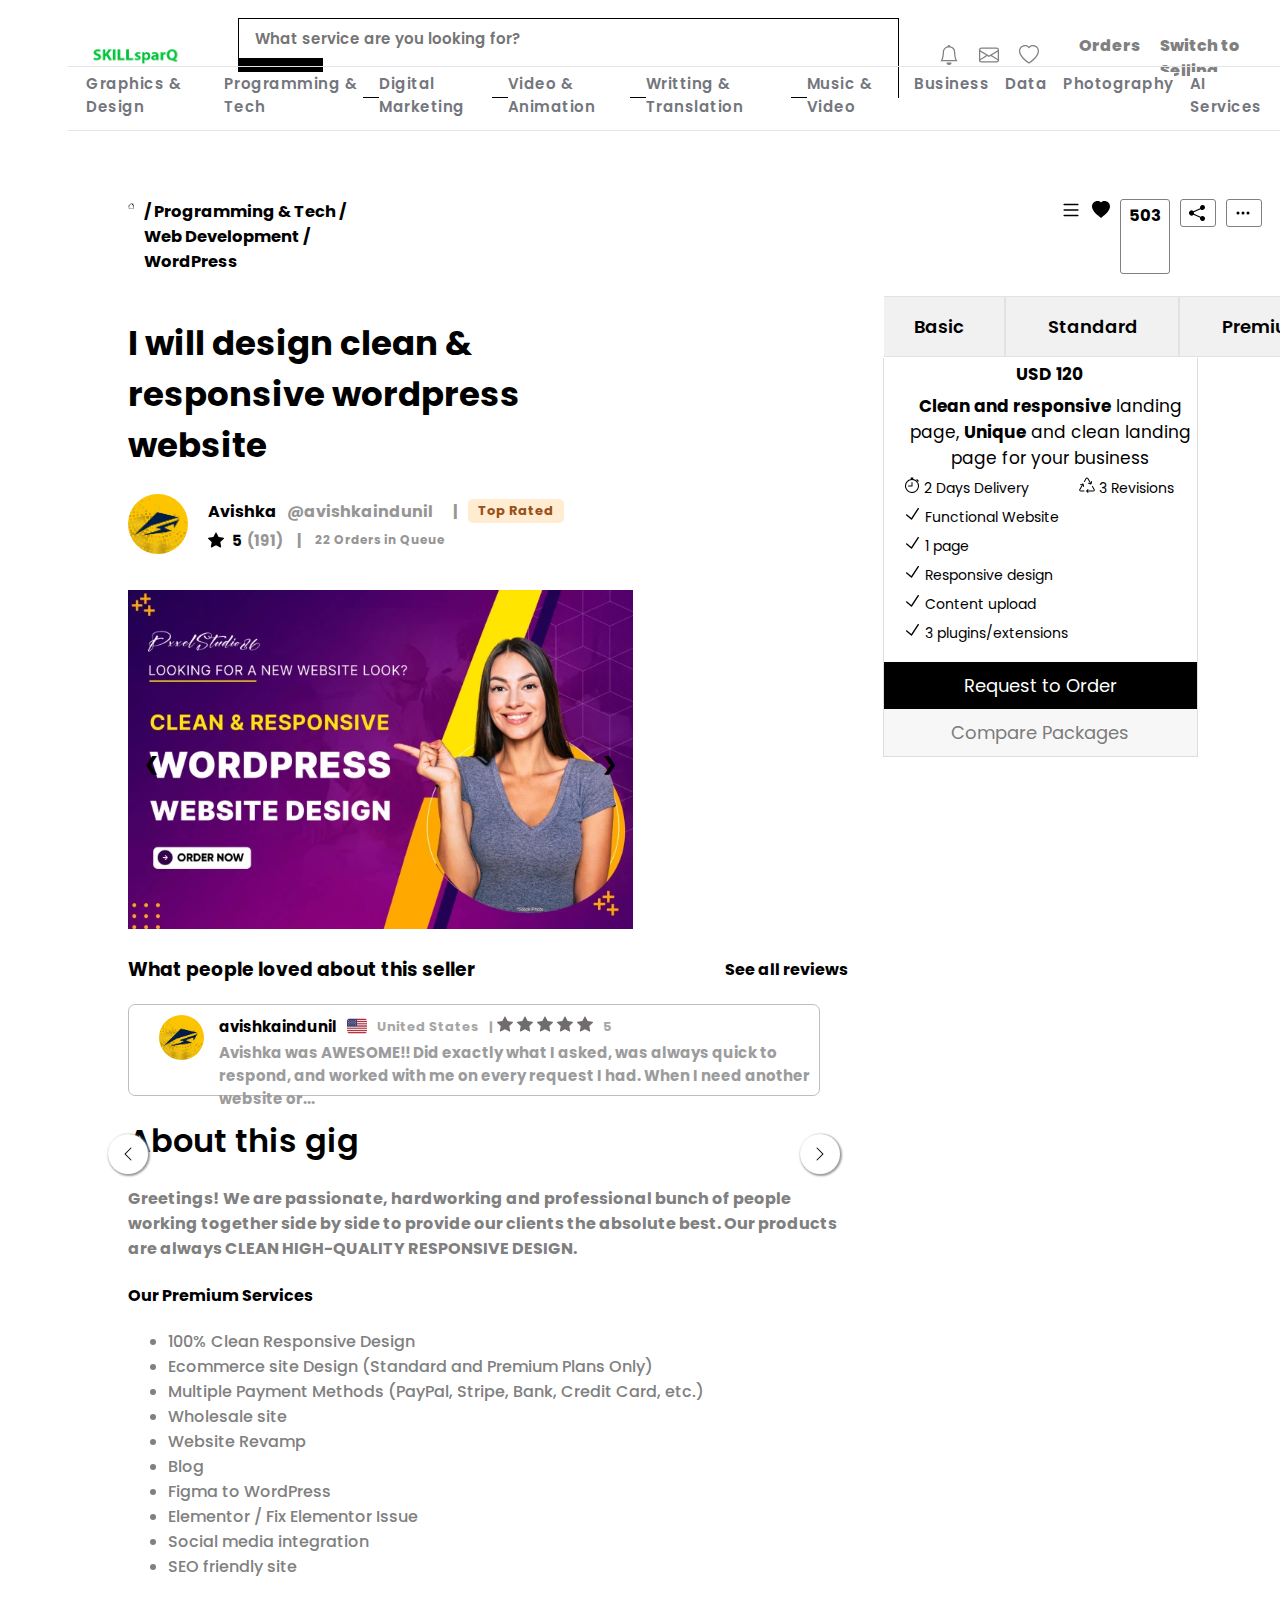
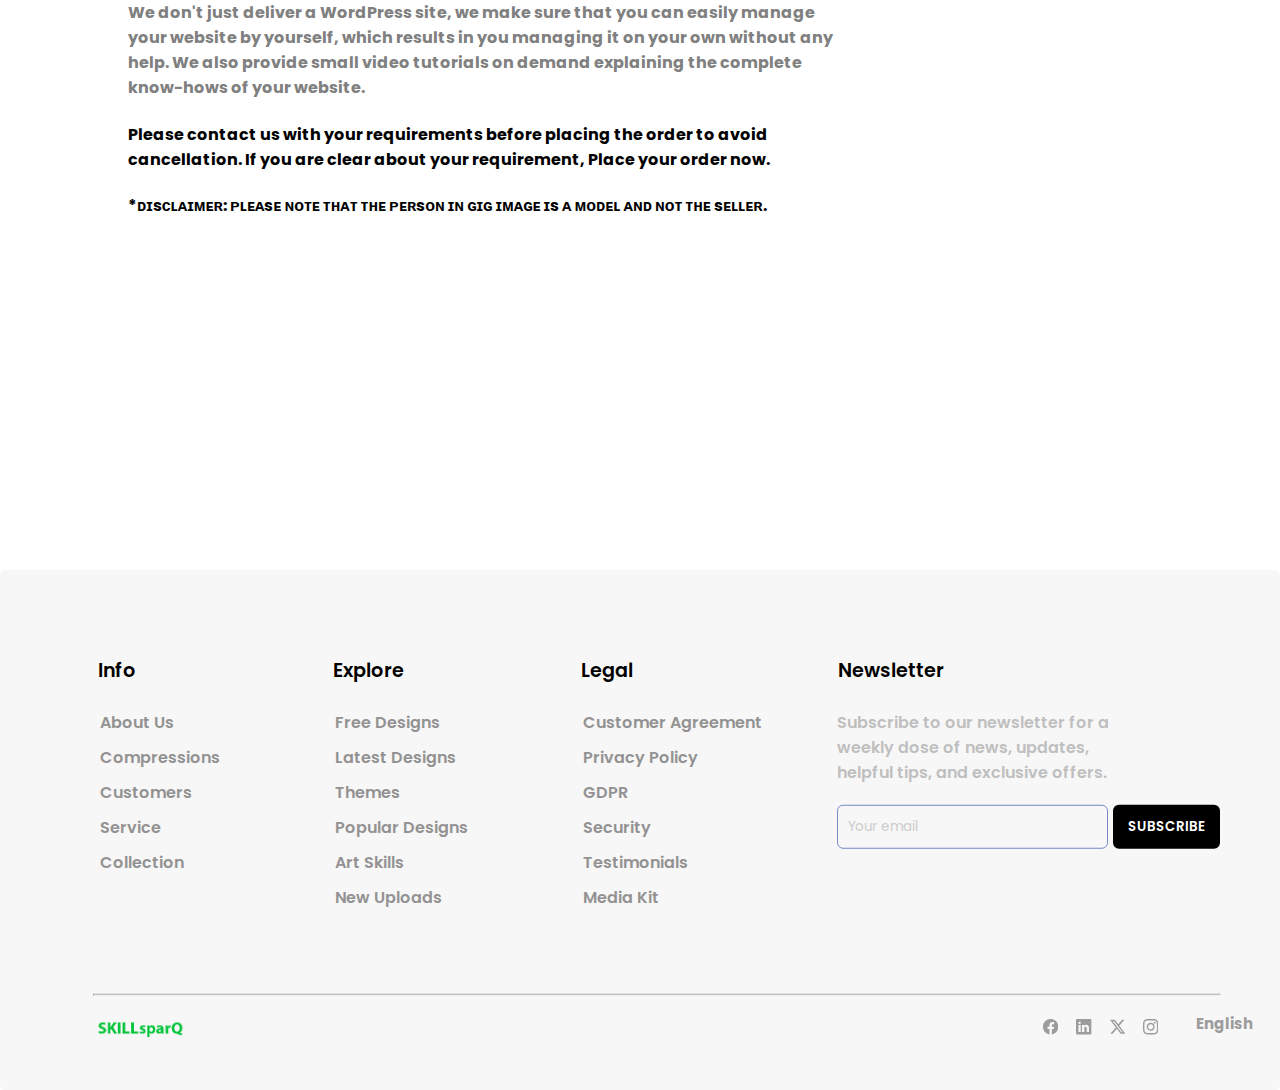
==== commit 6fec470d: "Update gigDashboard.html" ====
--- a/gigDashboard.html
+++ b/gigDashboard.html
@@ -14,7 +14,7 @@
     <header>
         <nav>
             <div class="logo">
-                <img class="main-logo" src="Assets/images (2).png" alt="Your Logo">
+                <img class="main-logo" src="Assets/logo.png" alt="Your Logo">
             </div>
             <div class="search">
                 <input class="search-input" type="text" placeholder="What service are you looking for?">
--- a/gigDashboard.css
+++ b/gigDashboard.css
@@ -620,13 +620,13 @@
 .section-three-left-two-one svg,
 .section-three-left-two-three svg{
     color:black;
-    background-color: #ece7e7;
+    background-color: #ffffff;
     padding: 12px;
     border-radius: 50%;
     position: absolute;
     top: 126%;
     margin-left: -20px;
-    box-shadow: 1px 1px 2px #9c9c9d;
+    box-shadow: 1px 1px 2px 1px #9c9c9d;
 }
 
 .section-three-left-two-two{
